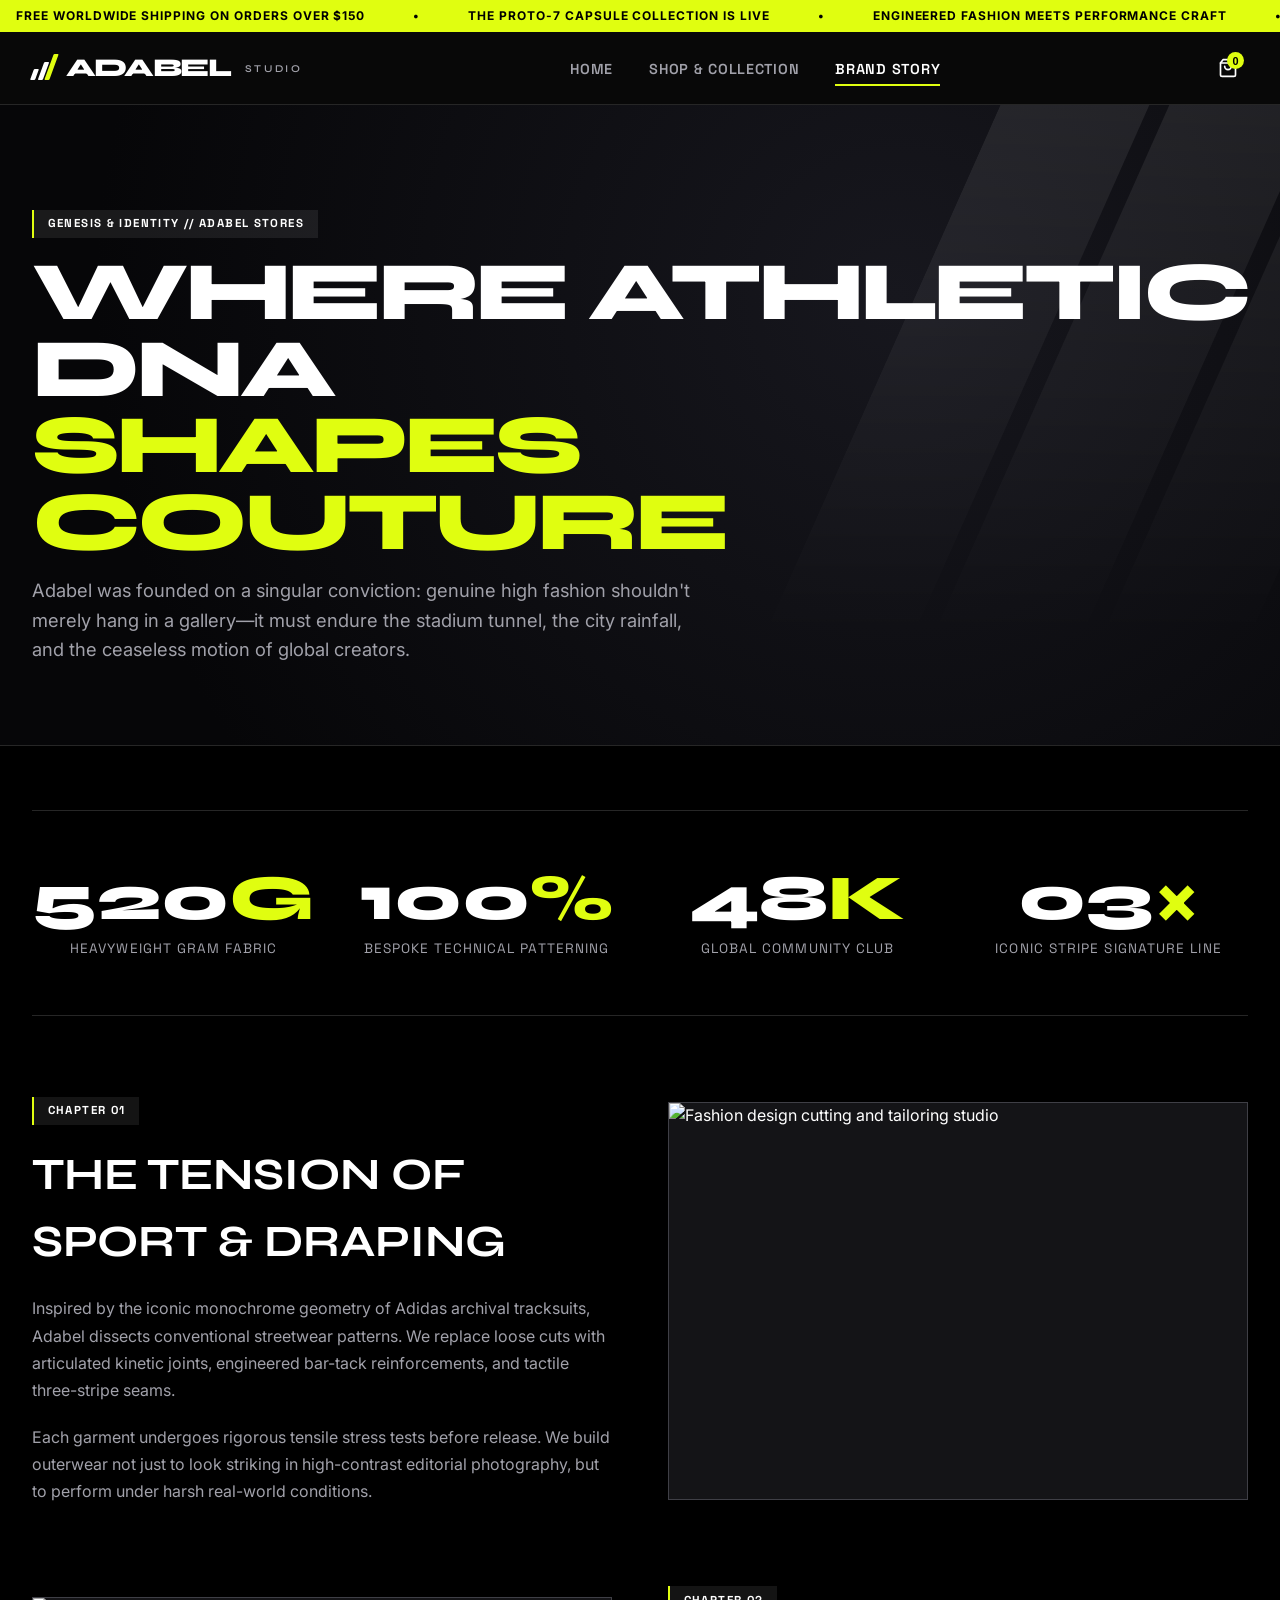
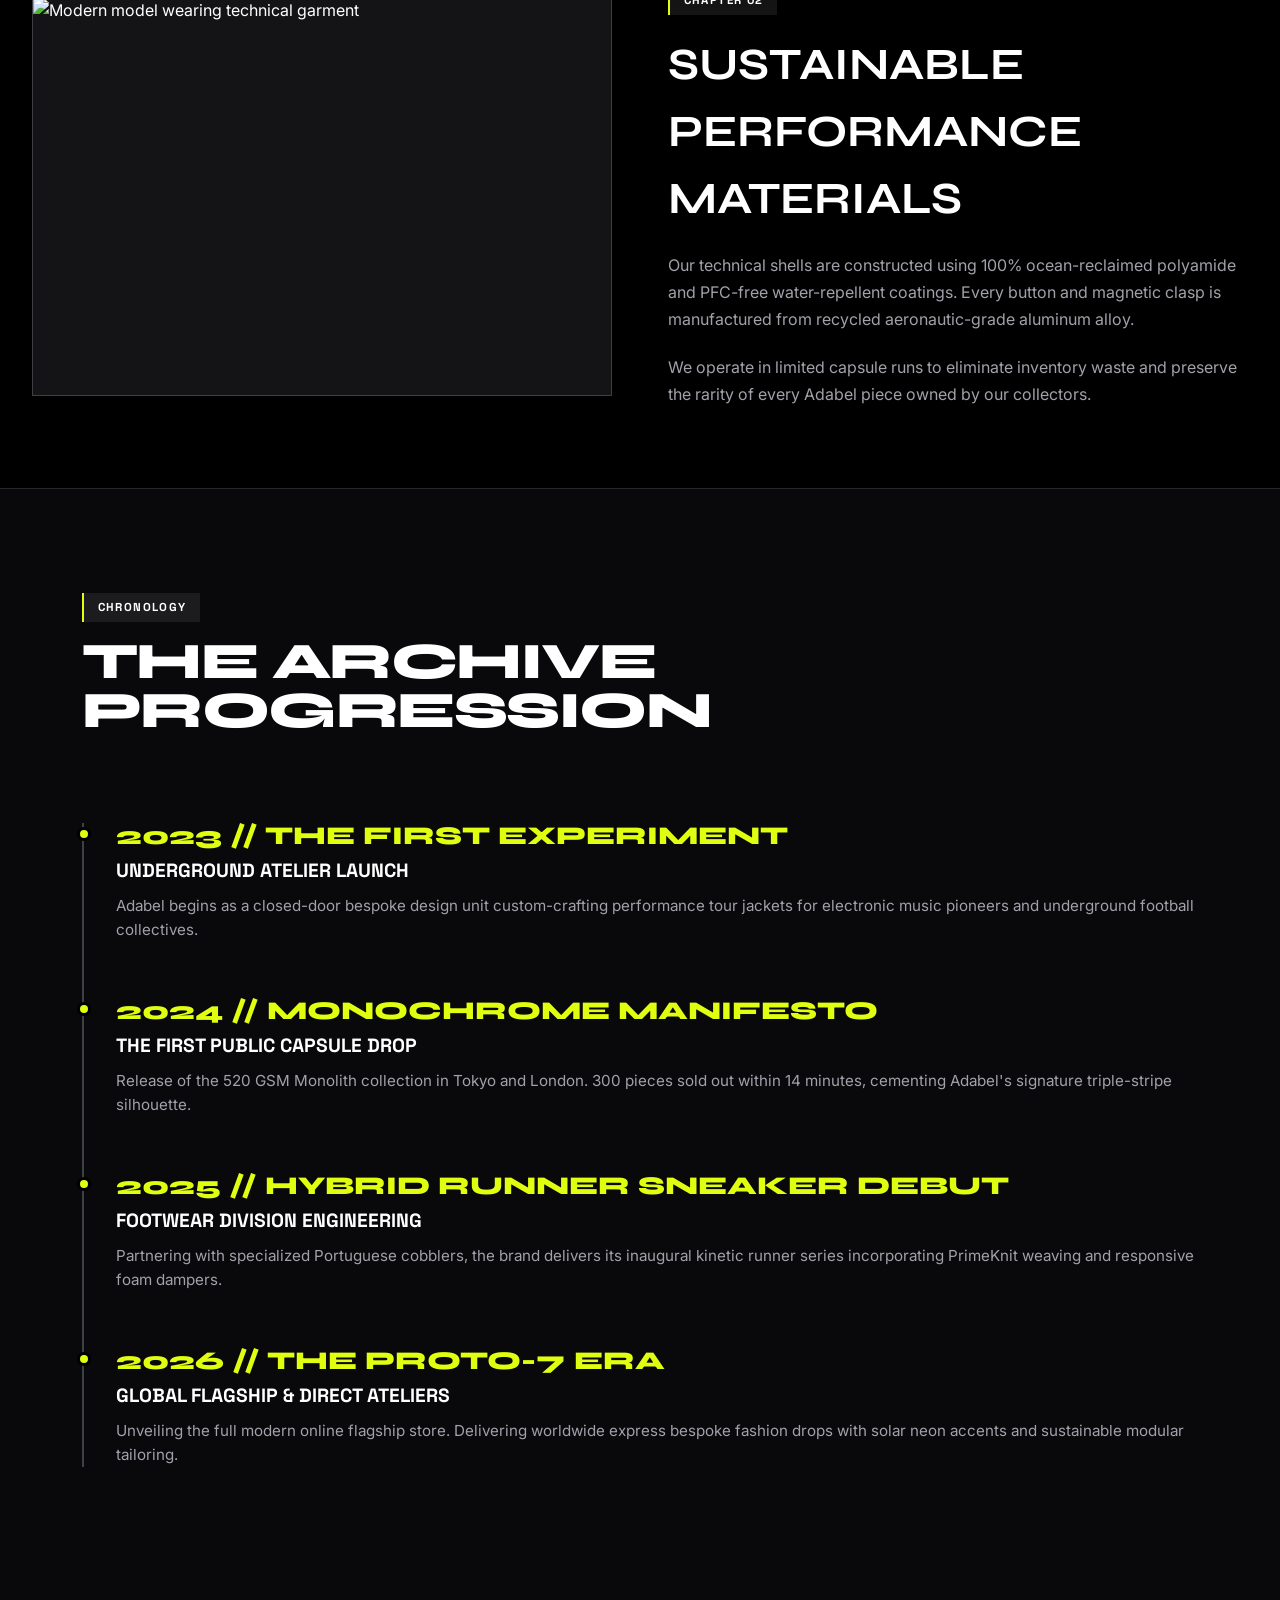
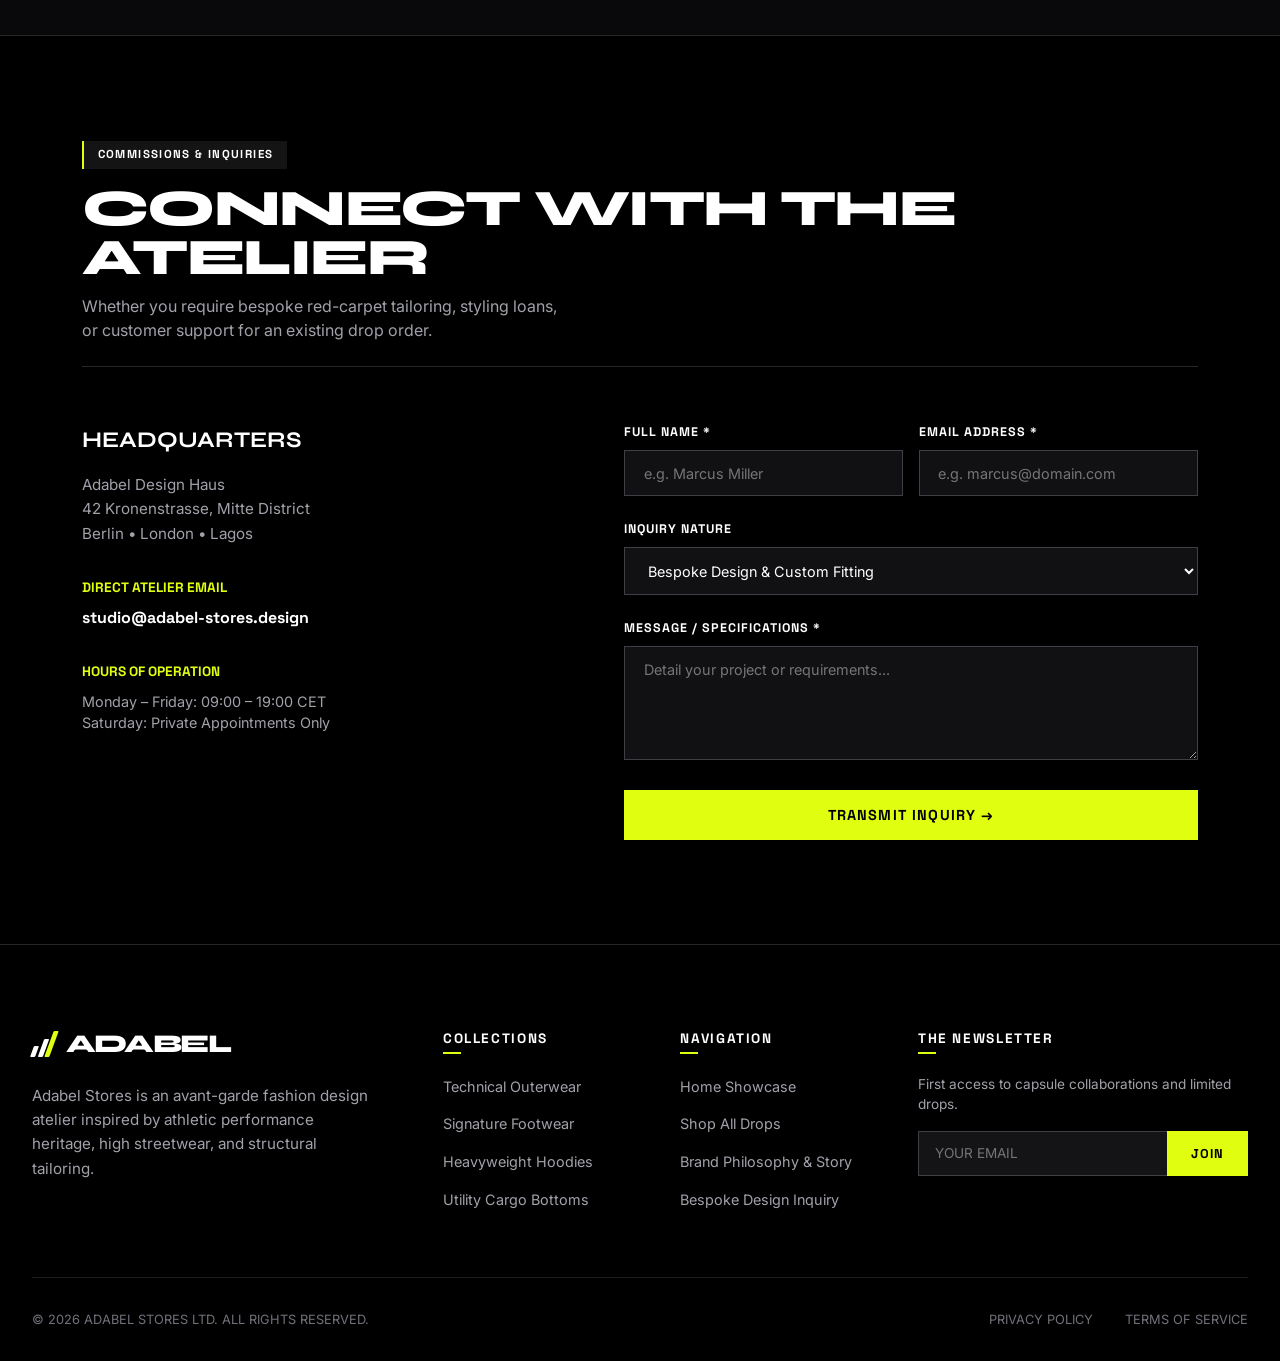
==== about.html @ a63ca1b2 "first commit" ====
<!DOCTYPE html>
<html lang="en">
<head>
  <meta charset="UTF-8">
  <meta name="viewport" content="width=device-width, initial-scale=1.0">
  <title>BRAND STORY &amp; ATELIER &mdash; ADABEL STORES</title>
  <meta name="description" content="Discover the origins, athletic fashion ethos, and bespoke craftsmanship of Adabel Stores. Engineered silhouettes meets relentless cultural attitude.">
  <link rel="stylesheet" href="style.css">
  <style>
    /* About Page Custom Layouts */
    .story-hero {
      position: relative;
      padding: 6.5rem 0 5rem;
      background: radial-gradient(circle at 70% 30%, #17171e 0%, #060608 80%);
      border-bottom: 1px solid var(--border-subtle);
      overflow: hidden;
    }

    .timeline-wrap {
      position: relative;
      margin: 4rem 0;
      padding-left: 2rem;
      border-left: 2px solid var(--border-bold);
    }

    .timeline-node {
      position: relative;
      margin-bottom: 3.5rem;
    }

    .timeline-node::before {
      content: '';
      position: absolute;
      left: -2.45rem;
      top: 0.25rem;
      width: 14px;
      height: 14px;
      background: var(--accent-electric);
      border: 3px solid #000;
      border-radius: 50%;
    }

    .timeline-year {
      font-family: var(--font-display);
      font-size: 1.6rem;
      font-weight: 900;
      color: var(--accent-electric);
      line-height: 1;
      margin-bottom: 0.5rem;
    }

    .craft-grid {
      display: grid;
      grid-template-columns: 1fr 1fr;
      gap: 3.5rem;
      align-items: center;
      margin: 5rem 0;
    }

    .craft-grid.reverse {
      direction: rtl;
    }

    .craft-grid.reverse > * {
      direction: ltr;
    }

    .craft-image-frame {
      position: relative;
      overflow: hidden;
      border: 1px solid var(--border-bold);
      aspect-ratio: 16 / 11;
      background: #141417;
    }

    .craft-image-frame img {
      width: 100%;
      height: 100%;
      object-fit: cover;
      filter: contrast(1.1);
      transition: transform 0.6s ease;
    }

    .craft-image-frame:hover img {
      transform: scale(1.05);
    }

    .stat-counter-grid {
      display: grid;
      grid-template-columns: repeat(4, 1fr);
      gap: 2rem;
      padding: 3.5rem 0;
      border-top: 1px solid var(--border-subtle);
      border-bottom: 1px solid var(--border-subtle);
      margin: 4rem 0;
    }

    .stat-counter-item {
      text-align: center;
    }

    .stat-counter-number {
      font-family: var(--font-display);
      font-size: clamp(2.5rem, 5vw, 4rem);
      font-weight: 900;
      color: var(--text-primary);
      line-height: 1;
      margin-bottom: 0.5rem;
    }

    .stat-counter-number span {
      color: var(--accent-electric);
    }

    .stat-counter-label {
      font-family: var(--font-sub);
      font-size: 0.85rem;
      text-transform: uppercase;
      letter-spacing: 0.08em;
      color: var(--text-secondary);
    }

    .contact-form-grid {
      display: grid;
      grid-template-columns: 1fr 1.2fr;
      gap: 4rem;
      margin-top: 3rem;
    }

    .form-group {
      margin-bottom: 1.5rem;
    }

    .form-label {
      display: block;
      font-family: var(--font-sub);
      font-size: 0.78rem;
      font-weight: 700;
      text-transform: uppercase;
      letter-spacing: 0.08em;
      margin-bottom: 0.5rem;
      color: #ffffff;
    }

    .form-input,
    .form-textarea {
      width: 100%;
      background: #111114;
      border: 1px solid var(--border-bold);
      padding: 0.85rem 1.15rem;
      color: #ffffff;
      font-family: var(--font-body);
      font-size: 0.9rem;
      outline: none;
      transition: border-color var(--transition-fast);
    }

    .form-input:focus,
    .form-textarea:focus {
      border-color: var(--accent-electric);
    }

    @media (max-width: 900px) {
      .craft-grid {
        grid-template-columns: 1fr;
        gap: 2rem;
      }
      .craft-grid.reverse {
        direction: ltr;
      }
      .stat-counter-grid {
        grid-template-columns: 1fr 1fr;
        gap: 2rem;
      }
      .contact-form-grid {
        grid-template-columns: 1fr;
        gap: 2.5rem;
      }
    }
  </style>
</head>
<body>

  <!-- Top Announcement Bar -->
  <div class="top-ticker" aria-label="Announcement">
    <div class="ticker-content">
      <span>FREE WORLDWIDE SHIPPING ON ORDERS OVER $150</span>
      <span>&bull;</span>
      <span>THE PROTO-7 CAPSULE COLLECTION IS LIVE</span>
      <span>&bull;</span>
      <span>ENGINEERED FASHION MEETS PERFORMANCE CRAFT</span>
      <span>&bull;</span>
      <span>JOIN ADABEL CLUB FOR 15% OFF YOUR FIRST DROP</span>
      <span>&bull;</span>
      <span>FREE WORLDWIDE SHIPPING ON ORDERS OVER $150</span>
      <span>&bull;</span>
      <span>THE PROTO-7 CAPSULE COLLECTION IS LIVE</span>
    </div>
  </div>

  <!-- Header Navigation -->
  <header class="main-header">
    <div class="header-container">
      <a href="index.html" class="logo" aria-label="Adabel Stores Home">
        <div class="logo-icon">
          <span class="logo-bar"></span>
          <span class="logo-bar"></span>
          <span class="logo-bar"></span>
        </div>
        <span>ADABEL</span>
        <span class="logo-sub">STUDIO</span>
      </a>

      <nav aria-label="Main Navigation">
        <ul class="nav-links">
          <li><a href="index.html" class="nav-link">Home</a></li>
          <li><a href="catalog.html" class="nav-link">Shop &amp; Collection</a></li>
          <li><a href="about.html" class="nav-link active">Brand Story</a></li>
        </ul>
      </nav>

      <div class="header-actions">
        <button class="icon-btn" onclick="toggleCart()" aria-label="View Shopping Bag">
          <svg width="20" height="20" viewBox="0 0 24 24" fill="none" stroke="currentColor" stroke-width="2" stroke-linecap="round" stroke-linejoin="round">
            <path d="M6 2L3 6v14a2 2 0 0 0 2 2h14a2 2 0 0 0 2-2V6l-3-4z"></path>
            <line x1="3" y1="6" x2="21" y2="6"></line>
            <path d="M16 10a4 4 0 0 1-8 0"></path>
          </svg>
          <span class="cart-badge">0</span>
        </button>
      </div>
    </div>
  </header>

  <main>
    <!-- Brand Story Hero -->
    <section class="story-hero">
      <div class="brand-stripes-diagonal">
        <span></span>
        <span></span>
        <span></span>
      </div>

      <div class="container" style="position: relative; z-index: 2;">
        <span class="badge-tag">GENESIS &amp; IDENTITY // ADABEL STORES</span>
        <h1 class="hero-title" style="margin-bottom: 1rem; font-size: clamp(3rem, 6.5vw, 5.5rem);">
          WHERE ATHLETIC DNA <br>
          <span class="highlight-text">SHAPES COUTURE</span>
        </h1>
        <p style="color: var(--text-secondary); max-width: 680px; font-size: 1.15rem; line-height: 1.6;">
          Adabel was founded on a singular conviction: genuine high fashion shouldn't merely hang in a gallery—it must endure the stadium tunnel, the city rainfall, and the ceaseless motion of global creators.
        </p>
      </div>
    </section>

    <!-- Stat Counter Bar -->
    <section class="container">
      <div class="stat-counter-grid">
        <div class="stat-counter-item">
          <div class="stat-counter-number">520<span>G</span></div>
          <div class="stat-counter-label">Heavyweight Gram Fabric</div>
        </div>
        <div class="stat-counter-item">
          <div class="stat-counter-number">100<span>%</span></div>
          <div class="stat-counter-label">Bespoke Technical Patterning</div>
        </div>
        <div class="stat-counter-item">
          <div class="stat-counter-number">48<span>K</span></div>
          <div class="stat-counter-label">Global Community Club</div>
        </div>
        <div class="stat-counter-item">
          <div class="stat-counter-number">03<span>&times;</span></div>
          <div class="stat-counter-label">Iconic Stripe Signature Line</div>
        </div>
      </div>
    </section>

    <!-- Deep Craftsmanship Showcase -->
    <section class="container">
      
      <!-- Section 1 -->
      <div class="craft-grid">
        <div>
          <span class="badge-tag">CHAPTER 01</span>
          <h2 style="font-family: var(--font-display); font-size: clamp(2rem, 3.5vw, 3rem); text-transform: uppercase; margin-bottom: 1.25rem;">
            THE TENSION OF SPORT &amp; DRAPING
          </h2>
          <p style="color: var(--text-secondary); font-size: 1rem; line-height: 1.7; margin-bottom: 1.25rem;">
            Inspired by the iconic monochrome geometry of Adidas archival tracksuits, Adabel dissects conventional streetwear patterns. We replace loose cuts with articulated kinetic joints, engineered bar-tack reinforcements, and tactile three-stripe seams.
          </p>
          <p style="color: var(--text-secondary); font-size: 1rem; line-height: 1.7;">
            Each garment undergoes rigorous tensile stress tests before release. We build outerwear not just to look striking in high-contrast editorial photography, but to perform under harsh real-world conditions.
          </p>
        </div>
        <div class="craft-image-frame">
          <img src="https://images.unsplash.com/photo-1558769132-cb1aea458c5e?auto=format&fit=crop&w=1200&q=80" alt="Fashion design cutting and tailoring studio">
        </div>
      </div>

      <!-- Section 2 (Reversed) -->
      <div class="craft-grid reverse">
        <div>
          <span class="badge-tag">CHAPTER 02</span>
          <h2 style="font-family: var(--font-display); font-size: clamp(2rem, 3.5vw, 3rem); text-transform: uppercase; margin-bottom: 1.25rem;">
            SUSTAINABLE PERFORMANCE MATERIALS
          </h2>
          <p style="color: var(--text-secondary); font-size: 1rem; line-height: 1.7; margin-bottom: 1.25rem;">
            Our technical shells are constructed using 100% ocean-reclaimed polyamide and PFC-free water-repellent coatings. Every button and magnetic clasp is manufactured from recycled aeronautic-grade aluminum alloy.
          </p>
          <p style="color: var(--text-secondary); font-size: 1rem; line-height: 1.7;">
            We operate in limited capsule runs to eliminate inventory waste and preserve the rarity of every Adabel piece owned by our collectors.
          </p>
        </div>
        <div class="craft-image-frame">
          <img src="https://images.unsplash.com/photo-1539109136881-3be0616acf4b?auto=format&fit=crop&w=1200&q=80" alt="Modern model wearing technical garment">
        </div>
      </div>

    </section>

    <!-- Brand Milestones Timeline -->
    <section class="section" style="background: #09090c; border-top: 1px solid var(--border-subtle); border-bottom: 1px solid var(--border-subtle);">
      <div class="container-narrow">
        <div class="section-head" style="border-bottom: none; margin-bottom: 1rem;">
          <div>
            <div class="badge-tag">CHRONOLOGY</div>
            <h2 class="section-title">THE ARCHIVE PROGRESSION</h2>
          </div>
        </div>

        <div class="timeline-wrap">
          <div class="timeline-node">
            <div class="timeline-year">2023 // THE FIRST EXPERIMENT</div>
            <h3 style="font-family: var(--font-sub); font-size: 1.2rem; margin-bottom: 0.5rem; text-transform: uppercase;">
              Underground Atelier Launch
            </h3>
            <p style="color: var(--text-secondary); font-size: 0.95rem; line-height: 1.6;">
              Adabel begins as a closed-door bespoke design unit custom-crafting performance tour jackets for electronic music pioneers and underground football collectives.
            </p>
          </div>

          <div class="timeline-node">
            <div class="timeline-year">2024 // MONOCHROME MANIFESTO</div>
            <h3 style="font-family: var(--font-sub); font-size: 1.2rem; margin-bottom: 0.5rem; text-transform: uppercase;">
              The First Public Capsule Drop
            </h3>
            <p style="color: var(--text-secondary); font-size: 0.95rem; line-height: 1.6;">
              Release of the 520 GSM Monolith collection in Tokyo and London. 300 pieces sold out within 14 minutes, cementing Adabel's signature triple-stripe silhouette.
            </p>
          </div>

          <div class="timeline-node">
            <div class="timeline-year">2025 // HYBRID RUNNER SNEAKER DEBUT</div>
            <h3 style="font-family: var(--font-sub); font-size: 1.2rem; margin-bottom: 0.5rem; text-transform: uppercase;">
              Footwear Division Engineering
            </h3>
            <p style="color: var(--text-secondary); font-size: 0.95rem; line-height: 1.6;">
              Partnering with specialized Portuguese cobblers, the brand delivers its inaugural kinetic runner series incorporating PrimeKnit weaving and responsive foam dampers.
            </p>
          </div>

          <div class="timeline-node" style="margin-bottom: 0;">
            <div class="timeline-year">2026 // THE PROTO-7 ERA</div>
            <h3 style="font-family: var(--font-sub); font-size: 1.2rem; margin-bottom: 0.5rem; text-transform: uppercase;">
              Global Flagship &amp; Direct Ateliers
            </h3>
            <p style="color: var(--text-secondary); font-size: 0.95rem; line-height: 1.6;">
              Unveiling the full modern online flagship store. Delivering worldwide express bespoke fashion drops with solar neon accents and sustainable modular tailoring.
            </p>
          </div>
        </div>
      </div>
    </section>

    <!-- Bespoke Inquiry & Contact Section -->
    <section class="section" id="contact-form">
      <div class="container-narrow">
        <div class="section-head">
          <div>
            <div class="badge-tag">COMMISSIONS &amp; INQUIRIES</div>
            <h2 class="section-title">CONNECT WITH THE ATELIER</h2>
            <p class="section-subtitle">
              Whether you require bespoke red-carpet tailoring, styling loans, or customer support for an existing drop order.
            </p>
          </div>
        </div>

        <div class="contact-form-grid">
          <div>
            <h3 style="font-family: var(--font-display); font-size: 1.4rem; text-transform: uppercase; margin-bottom: 1rem;">
              HEADQUARTERS
            </h3>
            <p style="color: var(--text-secondary); font-size: 0.95rem; line-height: 1.6; margin-bottom: 2rem;">
              Adabel Design Haus<br>
              42 Kronenstrasse, Mitte District<br>
              Berlin &bull; London &bull; Lagos
            </p>

            <h4 style="font-family: var(--font-sub); font-size: 0.85rem; text-transform: uppercase; color: var(--accent-electric); margin-bottom: 0.5rem;">
              DIRECT ATELIER EMAIL
            </h4>
            <p style="color: #ffffff; font-family: var(--font-sub); font-weight: 700; margin-bottom: 2rem;">
              studio@adabel-stores.design
            </p>

            <h4 style="font-family: var(--font-sub); font-size: 0.85rem; text-transform: uppercase; color: var(--accent-electric); margin-bottom: 0.5rem;">
              HOURS OF OPERATION
            </h4>
            <p style="color: var(--text-secondary); font-size: 0.9rem;">
              Monday &ndash; Friday: 09:00 &ndash; 19:00 CET<br>
              Saturday: Private Appointments Only
            </p>
          </div>

          <form id="atelier-inquiry-form" onsubmit="event.preventDefault(); showToast('Inquiry submitted to the Adabel Atelier. We will reply within 24h.'); this.reset();">
            <div style="display: grid; grid-template-columns: 1fr 1fr; gap: 1rem;">
              <div class="form-group">
                <label class="form-label" for="inq-name">Full Name *</label>
                <input type="text" id="inq-name" required class="form-input" placeholder="e.g. Marcus Miller">
              </div>
              <div class="form-group">
                <label class="form-label" for="inq-email">Email Address *</label>
                <input type="email" id="inq-email" required class="form-input" placeholder="e.g. marcus@domain.com">
              </div>
            </div>

            <div class="form-group">
              <label class="form-label" for="inq-subject">Inquiry Nature</label>
              <select id="inq-subject" class="form-input" style="cursor: pointer;">
                <option value="bespoke">Bespoke Design &amp; Custom Fitting</option>
                <option value="order">Order &amp; Capsule Drop Support</option>
                <option value="press">Editorial Press &amp; Styling Loan</option>
                <option value="retail">Wholesale &amp; Retail Partnership</option>
              </select>
            </div>

            <div class="form-group">
              <label class="form-label" for="inq-message">Message / Specifications *</label>
              <textarea id="inq-message" rows="5" required class="form-textarea" placeholder="Detail your project or requirements..."></textarea>
            </div>

            <button type="submit" class="btn btn-accent" style="width: 100%;">
              TRANSMIT INQUIRY &rarr;
            </button>
          </form>
        </div>
      </div>
    </section>

  </main>

  <!-- Global Footer -->
  <footer class="main-footer">
    <div class="container">
      <div class="footer-grid">
        <div>
          <a href="index.html" class="logo" style="margin-bottom: 1rem;">
            <div class="logo-icon">
              <span class="logo-bar"></span>
              <span class="logo-bar"></span>
              <span class="logo-bar"></span>
            </div>
            <span>ADABEL</span>
          </a>
          <p class="footer-brand-desc">
            Adabel Stores is an avant-garde fashion design atelier inspired by athletic performance heritage, high streetwear, and structural tailoring.
          </p>
        </div>

        <div>
          <h4 class="footer-col-title">COLLECTIONS</h4>
          <ul class="footer-links">
            <li><a href="catalog.html?cat=Outerwear" class="footer-link">Technical Outerwear</a></li>
            <li><a href="catalog.html?cat=Footwear" class="footer-link">Signature Footwear</a></li>
            <li><a href="catalog.html?cat=Sweatshirts" class="footer-link">Heavyweight Hoodies</a></li>
            <li><a href="catalog.html?cat=Bottoms" class="footer-link">Utility Cargo Bottoms</a></li>
          </ul>
        </div>

        <div>
          <h4 class="footer-col-title">NAVIGATION</h4>
          <ul class="footer-links">
            <li><a href="index.html" class="footer-link">Home Showcase</a></li>
            <li><a href="catalog.html" class="footer-link">Shop All Drops</a></li>
            <li><a href="about.html" class="footer-link">Brand Philosophy &amp; Story</a></li>
            <li><a href="about.html#contact-form" class="footer-link">Bespoke Design Inquiry</a></li>
          </ul>
        </div>

        <div>
          <h4 class="footer-col-title">THE NEWSLETTER</h4>
          <p style="font-size: 0.85rem; color: var(--text-secondary); margin-bottom: 1rem;">
            First access to capsule collaborations and limited drops.
          </p>
          <form class="newsletter-form">
            <input type="email" placeholder="YOUR EMAIL" required class="newsletter-input" aria-label="Footer newsletter email">
            <button type="submit" class="newsletter-btn">JOIN</button>
          </form>
        </div>
      </div>

      <div class="footer-bottom">
        <div>&copy; 2026 ADABEL STORES LTD. ALL RIGHTS RESERVED.</div>
        <div style="display: flex; gap: 2rem;">
          <a href="#" style="color: var(--text-muted); text-decoration: none;">PRIVACY POLICY</a>
          <a href="#" style="color: var(--text-muted); text-decoration: none;">TERMS OF SERVICE</a>
        </div>
      </div>
    </div>
  </footer>

  <!-- Cart Drawer Overlay -->
  <div class="cart-drawer-overlay" id="cart-drawer-overlay" onclick="if(event.target === this) toggleCart(false)">
    <div class="cart-drawer">
      <div class="cart-drawer-header">
        <div class="cart-drawer-title">
          <span>SHOPPING BAG</span>
          <span class="brand-stripes-mini" style="margin-left: 8px;"><span></span><span></span><span></span></span>
        </div>
        <button class="icon-btn" onclick="toggleCart(false)" aria-label="Close cart">&times;</button>
      </div>

      <div class="cart-items-list" id="cart-items-list">
        <!-- Injected via JavaScript -->
      </div>

      <div class="cart-drawer-footer">
        <div class="cart-subtotal-row">
          <span>SUBTOTAL</span>
          <span class="cart-subtotal-val" id="cart-subtotal-val">$0.00</span>
        </div>
        <button class="btn btn-accent" style="width: 100%; margin-bottom: 0.75rem;" onclick="showToast('Proceeding to checkout...'); toggleCart(false);">
          CHECKOUT NOW &rarr;
        </button>
        <p style="font-size: 0.7rem; color: var(--text-muted); text-align: center;">
          Complimentary carbon-neutral express shipping on this order.
        </p>
      </div>
    </div>
  </div>

  <script src="main.js"></script>
</body>
</html>
---- style.css ----
/* ==========================================================================
   ADABEL STORES - DESIGN SYSTEM (ADIDAS-INSPIRED AESTHETIC)
   Clean, architectural, monochrome dominant, bold typography, sharp accents
   ========================================================================== */

@import url('https://fonts.googleapis.com/css2?family=Syne:wght@700;800;900&family=Space+Grotesk:wght@400;500;600;700&family=Inter:wght@300;400;500;600;700&display=swap');

:root {
  --font-display: 'Syne', -apple-system, BlinkMacSystemFont, sans-serif;
  --font-sub: 'Space Grotesk', -apple-system, BlinkMacSystemFont, sans-serif;
  --font-body: 'Inter', -apple-system, BlinkMacSystemFont, sans-serif;

  /* Palette */
  --bg-dark: #000000;
  --bg-primary: #0a0a0a;
  --bg-surface: #121212;
  --bg-card: #171717;
  --bg-elevated: #1e1e1e;
  
  --border-subtle: #262626;
  --border-bold: #3f3f46;
  --border-light: #e5e5e5;

  --text-primary: #ffffff;
  --text-secondary: #a1a1aa;
  --text-muted: #71717a;

  /* Accent: Electric performance neon lime / solar flare - signature adidas style accent */
  --accent-electric: #e0fe10;
  --accent-electric-glow: rgba(224, 254, 16, 0.35);
  --accent-cyan: #00f2fe;
  --accent-white: #ffffff;

  --adidas-stripe: rgba(255, 255, 255, 0.12);
  --transition-fast: 0.18s cubic-bezier(0.16, 1, 0.3, 1);
  --transition-smooth: 0.35s cubic-bezier(0.16, 1, 0.3, 1);
  --transition-bounce: 0.5s cubic-bezier(0.34, 1.56, 0.64, 1);
}

*, *::before, *::after {
  box-sizing: border-box;
  margin: 0;
  padding: 0;
}

html {
  scroll-behavior: smooth;
  font-size: 16px;
  background-color: var(--bg-dark);
  color: var(--text-primary);
  font-family: var(--font-body);
  -webkit-font-smoothing: antialiased;
}

body {
  overflow-x: hidden;
  min-height: 100vh;
  display: flex;
  flex-direction: column;
  background: var(--bg-dark);
  line-height: 1.5;
}

/* Custom Scrollbar */
::-webkit-scrollbar {
  width: 6px;
}
::-webkit-scrollbar-track {
  background: #09090b;
}
::-webkit-scrollbar-thumb {
  background: #27272a;
}
::-webkit-scrollbar-thumb:hover {
  background: var(--accent-electric);
}

/* Selection */
::selection {
  background: var(--accent-electric);
  color: #000000;
}

/* Typography Helpers */
.font-display {
  font-family: var(--font-display);
  letter-spacing: -0.04em;
  text-transform: uppercase;
}

.font-sub {
  font-family: var(--font-sub);
  letter-spacing: -0.01em;
}

/* Three Stripes Brand Motif Graphic (Adidas signature hommage) */
.brand-stripes-diagonal {
  position: absolute;
  top: 0;
  right: -5%;
  height: 100%;
  width: 38%;
  pointer-events: none;
  opacity: 0.08;
  display: flex;
  gap: 20px;
  transform: skewX(-24deg);
  overflow: hidden;
  z-index: 0;
}
.brand-stripes-diagonal span {
  flex: 1;
  background: linear-gradient(180deg, #ffffff 0%, transparent 85%);
}

.brand-stripes-mini {
  display: inline-flex;
  gap: 3px;
  height: 12px;
  transform: skewX(-20deg);
  vertical-align: middle;
}
.brand-stripes-mini span {
  width: 3px;
  height: 100%;
  background: var(--accent-electric);
}

/* Top Ticker Bar */
.top-ticker {
  background: var(--accent-electric);
  color: #000000;
  font-size: 0.75rem;
  font-weight: 700;
  letter-spacing: 0.08em;
  text-transform: uppercase;
  padding: 0.45rem 1rem;
  overflow: hidden;
  white-space: nowrap;
  display: flex;
  position: relative;
  z-index: 50;
}
.ticker-content {
  display: inline-flex;
  gap: 3rem;
  animation: tickerScroll 24s linear infinite;
}
@keyframes tickerScroll {
  0% { transform: translateX(0); }
  100% { transform: translateX(-50%); }
}

/* Navigation Header */
.main-header {
  position: sticky;
  top: 0;
  width: 100%;
  z-index: 1000;
  background: rgba(10, 10, 10, 0.88);
  backdrop-filter: blur(16px);
  -webkit-backdrop-filter: blur(16px);
  border-bottom: 1px solid var(--border-subtle);
  transition: transform 0.3s ease, background 0.3s ease;
}

.header-container {
  max-width: 1540px;
  margin: 0 auto;
  padding: 1rem 2rem;
  display: flex;
  align-items: center;
  justify-content: space-between;
}

/* Brand Logo */
.logo {
  display: flex;
  align-items: center;
  gap: 0.75rem;
  text-decoration: none;
  color: var(--text-primary);
  font-family: var(--font-display);
  font-weight: 900;
  font-size: 1.6rem;
  letter-spacing: -0.05em;
  text-transform: uppercase;
  position: relative;
}
.logo-icon {
  display: flex;
  align-items: flex-end;
  gap: 4px;
  height: 24px;
}
.logo-bar {
  background: var(--text-primary);
  width: 4.5px;
  transform: skewX(-20deg);
  border-radius: 1px;
  transition: var(--transition-fast);
}
.logo-bar:nth-child(1) { height: 11px; }
.logo-bar:nth-child(2) { height: 18px; }
.logo-bar:nth-child(3) { height: 26px; background: var(--accent-electric); }

.logo:hover .logo-bar:nth-child(1) { height: 26px; }
.logo:hover .logo-bar:nth-child(2) { height: 20px; }
.logo:hover .logo-bar:nth-child(3) { height: 12px; }

.logo-sub {
  font-size: 0.65rem;
  letter-spacing: 0.25em;
  color: var(--text-secondary);
  margin-left: 2px;
  font-weight: 600;
}

/* Nav Links */
.nav-links {
  display: flex;
  gap: 2.25rem;
  list-style: none;
  align-items: center;
}
.nav-link {
  font-family: var(--font-sub);
  text-decoration: none;
  color: var(--text-secondary);
  font-size: 0.9rem;
  font-weight: 600;
  letter-spacing: 0.05em;
  text-transform: uppercase;
  position: relative;
  padding: 0.35rem 0;
  transition: color var(--transition-fast);
}
.nav-link:hover,
.nav-link.active {
  color: var(--text-primary);
}
.nav-link::after {
  content: '';
  position: absolute;
  bottom: -2px;
  left: 0;
  width: 0%;
  height: 2px;
  background: var(--accent-electric);
  transition: width var(--transition-smooth);
}
.nav-link:hover::after,
.nav-link.active::after {
  width: 100%;
}

/* Header Action Icons */
.header-actions {
  display: flex;
  align-items: center;
  gap: 1.25rem;
}
.icon-btn {
  background: transparent;
  border: none;
  color: var(--text-primary);
  font-size: 1.15rem;
  cursor: pointer;
  position: relative;
  display: flex;
  align-items: center;
  justify-content: center;
  width: 40px;
  height: 40px;
  border-radius: 50%;
  transition: background var(--transition-fast), transform var(--transition-fast);
}
.icon-btn:hover {
  background: var(--bg-surface);
  transform: translateY(-2px);
}
.cart-badge {
  position: absolute;
  top: 4px;
  right: 4px;
  background: var(--accent-electric);
  color: #000000;
  font-size: 0.68rem;
  font-weight: 800;
  width: 17px;
  height: 17px;
  border-radius: 50%;
  display: flex;
  align-items: center;
  justify-content: center;
}

/* Mobile Nav Toggle */
.mobile-toggle {
  display: none;
  background: transparent;
  border: none;
  color: var(--text-primary);
  font-size: 1.5rem;
  cursor: pointer;
}

/* Buttons */
.btn {
  display: inline-flex;
  align-items: center;
  justify-content: center;
  gap: 0.65rem;
  font-family: var(--font-sub);
  font-size: 0.9rem;
  font-weight: 700;
  letter-spacing: 0.08em;
  text-transform: uppercase;
  padding: 0.95rem 2rem;
  border: 1px solid transparent;
  cursor: pointer;
  text-decoration: none;
  transition: all var(--transition-fast);
  position: relative;
  overflow: hidden;
}

.btn-primary {
  background: #ffffff;
  color: #000000;
}
.btn-primary:hover {
  background: var(--accent-electric);
  color: #000000;
  transform: translate(-3px, -3px);
  box-shadow: 4px 4px 0px rgba(255, 255, 255, 0.25);
}

.btn-accent {
  background: var(--accent-electric);
  color: #000000;
}
.btn-accent:hover {
  background: #ffffff;
  color: #000000;
  transform: translate(-3px, -3px);
  box-shadow: 4px 4px 0px var(--accent-electric);
}

.btn-outline {
  background: transparent;
  border-color: #ffffff;
  color: #ffffff;
}
.btn-outline:hover {
  background: #ffffff;
  color: #000000;
  transform: translate(-3px, -3px);
  box-shadow: 4px 4px 0px rgba(224, 254, 16, 0.4);
}

.btn-ghost {
  background: transparent;
  color: var(--text-primary);
  padding: 0.75rem 1.25rem;
  border: 1px solid var(--border-subtle);
}
.btn-ghost:hover {
  border-color: var(--accent-electric);
  color: var(--accent-electric);
}

/* Containers */
.container {
  max-width: 1540px;
  margin: 0 auto;
  padding: 0 2rem;
}

.container-narrow {
  max-width: 1180px;
  margin: 0 auto;
  padding: 0 2rem;
}

/* Sections */
.section {
  padding: 6.5rem 0;
  position: relative;
}

.section-head {
  display: flex;
  align-items: flex-end;
  justify-content: space-between;
  margin-bottom: 3.5rem;
  border-bottom: 1px solid var(--border-subtle);
  padding-bottom: 1.5rem;
  gap: 2rem;
  flex-wrap: wrap;
}

.section-title {
  font-family: var(--font-display);
  font-size: clamp(2rem, 4vw, 3.5rem);
  font-weight: 900;
  text-transform: uppercase;
  line-height: 0.95;
  letter-spacing: -0.03em;
}

.section-subtitle {
  color: var(--text-secondary);
  font-size: 1rem;
  max-width: 480px;
  margin-top: 0.75rem;
}

.badge-tag {
  display: inline-flex;
  align-items: center;
  gap: 0.5rem;
  padding: 0.35rem 0.85rem;
  background: rgba(255, 255, 255, 0.08);
  font-family: var(--font-sub);
  font-size: 0.72rem;
  font-weight: 700;
  letter-spacing: 0.12em;
  text-transform: uppercase;
  color: var(--text-primary);
  margin-bottom: 1rem;
  border-left: 2px solid var(--accent-electric);
}

/* Hero Section */
.hero {
  position: relative;
  min-height: calc(100vh - 110px);
  display: flex;
  align-items: center;
  background: radial-gradient(circle at 75% 45%, #18181b 0%, #050505 70%);
  overflow: hidden;
  padding: 3rem 0;
}

.hero-grid {
  display: grid;
  grid-template-columns: 1.15fr 0.85fr;
  align-items: center;
  gap: 4rem;
  position: relative;
  z-index: 2;
}

.hero-tag {
  display: inline-flex;
  align-items: center;
  gap: 0.5rem;
  padding: 0.4rem 0.9rem;
  background: #141416;
  border: 1px solid var(--border-bold);
  font-family: var(--font-sub);
  font-size: 0.75rem;
  font-weight: 700;
  letter-spacing: 0.14em;
  text-transform: uppercase;
  color: var(--accent-electric);
  margin-bottom: 1.5rem;
}

.hero-title {
  font-family: var(--font-display);
  font-size: clamp(3.2rem, 7vw, 6.8rem);
  font-weight: 900;
  line-height: 0.92;
  text-transform: uppercase;
  letter-spacing: -0.05em;
  margin-bottom: 1.75rem;
}

.hero-title .outline-text {
  color: transparent;
  -webkit-text-stroke: 1.5px #ffffff;
  display: block;
}

.hero-title .highlight-text {
  color: var(--accent-electric);
  display: inline-block;
  position: relative;
}

.hero-desc {
  font-size: 1.15rem;
  color: var(--text-secondary);
  max-width: 540px;
  margin-bottom: 2.5rem;
  line-height: 1.6;
}

.hero-actions {
  display: flex;
  gap: 1.25rem;
  flex-wrap: wrap;
}

.hero-visual {
  position: relative;
  display: flex;
  justify-content: center;
  align-items: center;
}

.hero-poster-card {
  position: relative;
  width: 100%;
  max-width: 520px;
  height: 640px;
  background: #18181b;
  overflow: hidden;
  border: 1px solid var(--border-bold);
  box-shadow: 0 35px 80px rgba(0, 0, 0, 0.8);
}

.hero-poster-card img {
  width: 100%;
  height: 100%;
  object-fit: cover;
  filter: contrast(1.1) brightness(0.95);
  transition: transform 0.8s cubic-bezier(0.16, 1, 0.3, 1);
}

.hero-poster-card:hover img {
  transform: scale(1.06);
}

.hero-poster-overlay {
  position: absolute;
  inset: 0;
  background: linear-gradient(180deg, rgba(0,0,0,0.1) 0%, rgba(0,0,0,0.7) 100%);
  display: flex;
  flex-direction: column;
  justify-content: space-between;
  padding: 2rem;
  pointer-events: none;
}

.hero-floating-badge {
  position: absolute;
  bottom: -20px;
  left: -20px;
  background: #000000;
  border: 1px solid var(--border-bold);
  padding: 1.25rem 1.75rem;
  z-index: 5;
  box-shadow: 0 20px 40px rgba(0, 0, 0, 0.6);
}

.hero-floating-badge .badge-val {
  font-family: var(--font-display);
  font-size: 2.2rem;
  font-weight: 900;
  color: var(--accent-electric);
  line-height: 1;
}

.hero-floating-badge .badge-label {
  font-family: var(--font-sub);
  font-size: 0.75rem;
  color: var(--text-secondary);
  text-transform: uppercase;
  letter-spacing: 0.08em;
  margin-top: 0.25rem;
}

/* Product Cards */
.products-grid {
  display: grid;
  grid-template-columns: repeat(auto-fill, minmax(320px, 1fr));
  gap: 2rem;
}

.product-card {
  background: var(--bg-card);
  border: 1px solid var(--border-subtle);
  position: relative;
  display: flex;
  flex-direction: column;
  transition: transform var(--transition-smooth), border-color var(--transition-smooth), box-shadow var(--transition-smooth);
  overflow: hidden;
}

.product-card:hover {
  transform: translateY(-8px);
  border-color: var(--border-bold);
  box-shadow: 0 20px 40px rgba(0, 0, 0, 0.5);
}

.product-img-wrap {
  position: relative;
  width: 100%;
  aspect-ratio: 4 / 4.8;
  background: #111113;
  overflow: hidden;
}

.product-img-wrap img {
  width: 100%;
  height: 100%;
  object-fit: cover;
  transition: transform 0.6s cubic-bezier(0.16, 1, 0.3, 1);
}

.product-card:hover .product-img-wrap img {
  transform: scale(1.08);
}

.product-tag {
  position: absolute;
  top: 1rem;
  left: 1rem;
  background: #000000;
  color: #ffffff;
  font-family: var(--font-sub);
  font-size: 0.68rem;
  font-weight: 700;
  letter-spacing: 0.1em;
  text-transform: uppercase;
  padding: 0.3rem 0.65rem;
  border-left: 2px solid var(--accent-electric);
  z-index: 2;
}

.product-tag.new {
  background: var(--accent-electric);
  color: #000000;
  border: none;
  font-weight: 800;
}

.product-favorite {
  position: absolute;
  top: 1rem;
  right: 1rem;
  width: 36px;
  height: 36px;
  border-radius: 50%;
  background: rgba(0, 0, 0, 0.65);
  backdrop-filter: blur(8px);
  border: 1px solid rgba(255, 255, 255, 0.1);
  color: #ffffff;
  display: flex;
  align-items: center;
  justify-content: center;
  cursor: pointer;
  z-index: 2;
  transition: var(--transition-fast);
}

.product-favorite:hover,
.product-favorite.active {
  background: #ffffff;
  color: #000000;
}

.product-details {
  padding: 1.5rem;
  display: flex;
  flex-direction: column;
  flex: 1;
}

.product-category {
  font-family: var(--font-sub);
  font-size: 0.72rem;
  color: var(--text-muted);
  letter-spacing: 0.1em;
  text-transform: uppercase;
  margin-bottom: 0.4rem;
}

.product-title {
  font-family: var(--font-sub);
  font-size: 1.15rem;
  font-weight: 700;
  color: var(--text-primary);
  margin-bottom: 0.65rem;
  text-transform: uppercase;
  letter-spacing: -0.01em;
}

.product-desc {
  font-size: 0.85rem;
  color: var(--text-secondary);
  line-height: 1.5;
  margin-bottom: 1.25rem;
  display: -webkit-box;
  -webkit-line-clamp: 2;
  -webkit-box-orient: vertical;
  overflow: hidden;
}

.product-price-row {
  display: flex;
  align-items: baseline;
  justify-content: space-between;
  margin-top: auto;
  padding-top: 1rem;
  border-top: 1px solid var(--border-subtle);
}

.product-price {
  font-family: var(--font-display);
  font-size: 1.35rem;
  font-weight: 800;
  color: #ffffff;
}

.product-original-price {
  font-size: 0.85rem;
  color: var(--text-muted);
  text-decoration: line-through;
  margin-left: 0.5rem;
}

.product-actions {
  display: grid;
  grid-template-columns: 1fr auto;
  gap: 0.5rem;
  margin-top: 1rem;
}

.btn-add-cart {
  background: #ffffff;
  color: #000000;
  font-family: var(--font-sub);
  font-weight: 700;
  font-size: 0.8rem;
  letter-spacing: 0.08em;
  text-transform: uppercase;
  padding: 0.75rem 1rem;
  border: none;
  cursor: pointer;
  transition: var(--transition-fast);
  display: flex;
  align-items: center;
  justify-content: center;
  gap: 0.5rem;
}

.btn-add-cart:hover {
  background: var(--accent-electric);
}

.btn-quick-view {
  background: var(--bg-surface);
  border: 1px solid var(--border-subtle);
  color: var(--text-primary);
  padding: 0.75rem;
  cursor: pointer;
  display: flex;
  align-items: center;
  justify-content: center;
  transition: var(--transition-fast);
}

.btn-quick-view:hover {
  border-color: #ffffff;
}

/* Feature Showcase / Manifesto Banner */
.manifesto-banner {
  background: #000000;
  border-top: 1px solid var(--border-subtle);
  border-bottom: 1px solid var(--border-subtle);
  padding: 5rem 0;
  position: relative;
  overflow: hidden;
}

.manifesto-grid {
  display: grid;
  grid-template-columns: repeat(3, 1fr);
  gap: 3rem;
  position: relative;
  z-index: 2;
}

.manifesto-item {
  border-left: 2px solid var(--accent-electric);
  padding-left: 1.5rem;
}

.manifesto-num {
  font-family: var(--font-display);
  font-size: 1.5rem;
  color: var(--accent-electric);
  font-weight: 900;
  margin-bottom: 0.5rem;
}

.manifesto-heading {
  font-family: var(--font-sub);
  font-size: 1.2rem;
  font-weight: 700;
  text-transform: uppercase;
  letter-spacing: -0.01em;
  margin-bottom: 0.75rem;
}

.manifesto-text {
  font-size: 0.9rem;
  color: var(--text-secondary);
  line-height: 1.6;
}

/* Lookbook Mosaic (Adidas Originals style) */
.lookbook-grid {
  display: grid;
  grid-template-columns: repeat(12, 1fr);
  grid-template-rows: repeat(2, 380px);
  gap: 1.5rem;
}

.lookbook-card {
  position: relative;
  overflow: hidden;
  background: #141416;
  border: 1px solid var(--border-subtle);
}

.lookbook-card img {
  width: 100%;
  height: 100%;
  object-fit: cover;
  filter: grayscale(20%) contrast(1.1);
  transition: transform 0.7s cubic-bezier(0.16, 1, 0.3, 1), filter 0.5s ease;
}

.lookbook-card:hover img {
  transform: scale(1.05);
  filter: grayscale(0%) contrast(1.1);
}

.lookbook-card.span-7 { grid-column: span 7; }
.lookbook-card.span-5 { grid-column: span 5; }
.lookbook-card.span-4 { grid-column: span 4; }
.lookbook-card.span-8 { grid-column: span 8; }

.lookbook-caption {
  position: absolute;
  bottom: 0;
  left: 0;
  right: 0;
  padding: 2rem;
  background: linear-gradient(180deg, transparent 0%, rgba(0, 0, 0, 0.88) 100%);
  display: flex;
  justify-content: space-between;
  align-items: flex-end;
}

.lookbook-title {
  font-family: var(--font-display);
  font-size: 1.75rem;
  font-weight: 800;
  text-transform: uppercase;
  letter-spacing: -0.02em;
}

/* Footer */
.main-footer {
  background: #000000;
  border-top: 1px solid var(--border-subtle);
  padding: 5rem 0 2rem;
  margin-top: auto;
  position: relative;
}

.footer-grid {
  display: grid;
  grid-template-columns: 2fr 1fr 1fr 1.5fr;
  gap: 4rem;
  margin-bottom: 4rem;
}

.footer-brand-desc {
  color: var(--text-secondary);
  font-size: 0.95rem;
  max-width: 360px;
  margin: 1.25rem 0 2rem;
  line-height: 1.6;
}

.footer-col-title {
  font-family: var(--font-sub);
  font-size: 0.85rem;
  font-weight: 700;
  letter-spacing: 0.12em;
  text-transform: uppercase;
  color: #ffffff;
  margin-bottom: 1.5rem;
  position: relative;
  display: inline-block;
}

.footer-col-title::after {
  content: '';
  position: absolute;
  bottom: -4px;
  left: 0;
  width: 18px;
  height: 2px;
  background: var(--accent-electric);
}

.footer-links {
  list-style: none;
  display: flex;
  flex-direction: column;
  gap: 0.85rem;
}

.footer-link {
  color: var(--text-secondary);
  text-decoration: none;
  font-size: 0.9rem;
  transition: color var(--transition-fast), transform var(--transition-fast);
  display: inline-block;
}

.footer-link:hover {
  color: var(--accent-electric);
  transform: translateX(4px);
}

.newsletter-form {
  display: flex;
  margin-top: 1rem;
}

.newsletter-input {
  background: #141416;
  border: 1px solid var(--border-bold);
  border-right: none;
  padding: 0.85rem 1rem;
  color: #ffffff;
  font-family: var(--font-body);
  font-size: 0.85rem;
  flex: 1;
  outline: none;
}

.newsletter-input:focus {
  border-color: var(--accent-electric);
}

.newsletter-btn {
  background: var(--accent-electric);
  color: #000000;
  font-family: var(--font-sub);
  font-weight: 700;
  font-size: 0.8rem;
  letter-spacing: 0.08em;
  text-transform: uppercase;
  border: none;
  padding: 0 1.5rem;
  cursor: pointer;
  transition: var(--transition-fast);
}

.newsletter-btn:hover {
  background: #ffffff;
}

.footer-bottom {
  display: flex;
  justify-content: space-between;
  align-items: center;
  padding-top: 2rem;
  border-top: 1px solid #1c1c1f;
  color: var(--text-muted);
  font-size: 0.8rem;
  flex-wrap: wrap;
  gap: 1rem;
}

/* Modals & Drawers using native HTML Dialog */
dialog.custom-dialog {
  background: #0d0d0f;
  color: #ffffff;
  border: 1px solid var(--border-bold);
  max-width: 600px;
  width: 90%;
  padding: 2.5rem;
  position: fixed;
  margin: auto;
  box-shadow: 0 25px 70px rgba(0, 0, 0, 0.9);
  z-index: 2000;
}

dialog.custom-dialog::backdrop {
  background: rgba(0, 0, 0, 0.8);
  backdrop-filter: blur(8px);
}

.dialog-close {
  position: absolute;
  top: 1.5rem;
  right: 1.5rem;
  background: transparent;
  border: none;
  color: #ffffff;
  font-size: 1.5rem;
  cursor: pointer;
  width: 36px;
  height: 36px;
  display: flex;
  align-items: center;
  justify-content: center;
}

.dialog-close:hover {
  color: var(--accent-electric);
}

/* Cart Slide Drawer */
.cart-drawer-overlay {
  position: fixed;
  inset: 0;
  background: rgba(0, 0, 0, 0.7);
  backdrop-filter: blur(6px);
  z-index: 2500;
  opacity: 0;
  pointer-events: none;
  transition: opacity 0.3s ease;
}

.cart-drawer-overlay.open {
  opacity: 1;
  pointer-events: auto;
}

.cart-drawer {
  position: fixed;
  top: 0;
  right: 0;
  bottom: 0;
  width: 100%;
  max-width: 440px;
  background: #0c0c0e;
  border-left: 1px solid var(--border-bold);
  z-index: 2600;
  transform: translateX(100%);
  transition: transform 0.35s cubic-bezier(0.16, 1, 0.3, 1);
  display: flex;
  flex-direction: column;
}

.cart-drawer-overlay.open .cart-drawer {
  transform: translateX(0);
}

.cart-drawer-header {
  padding: 1.75rem;
  border-bottom: 1px solid var(--border-subtle);
  display: flex;
  justify-content: space-between;
  align-items: center;
}

.cart-drawer-title {
  font-family: var(--font-display);
  font-size: 1.4rem;
  font-weight: 800;
  text-transform: uppercase;
  letter-spacing: -0.02em;
}

.cart-items-list {
  flex: 1;
  overflow-y: auto;
  padding: 1.75rem;
  display: flex;
  flex-direction: column;
  gap: 1.25rem;
}

.cart-item {
  display: grid;
  grid-template-columns: 80px 1fr auto;
  gap: 1rem;
  padding-bottom: 1.25rem;
  border-bottom: 1px solid var(--border-subtle);
  align-items: center;
}

.cart-item-img {
  width: 80px;
  height: 95px;
  object-fit: cover;
  background: #18181b;
}

.cart-item-title {
  font-family: var(--font-sub);
  font-size: 0.95rem;
  font-weight: 700;
  text-transform: uppercase;
}

.cart-item-price {
  font-family: var(--font-display);
  font-size: 1rem;
  color: var(--accent-electric);
  margin-top: 0.3rem;
}

.cart-drawer-footer {
  padding: 1.75rem;
  border-top: 1px solid var(--border-subtle);
  background: #08080a;
}

.cart-subtotal-row {
  display: flex;
  justify-content: space-between;
  align-items: center;
  margin-bottom: 1.25rem;
  font-family: var(--font-sub);
  font-size: 1rem;
}

.cart-subtotal-val {
  font-family: var(--font-display);
  font-size: 1.4rem;
  font-weight: 800;
}

/* Toast Notification */
.toast-container {
  position: fixed;
  bottom: 2rem;
  right: 2rem;
  z-index: 3000;
  display: flex;
  flex-direction: column;
  gap: 0.75rem;
  pointer-events: none;
}

.toast {
  background: #111114;
  color: #ffffff;
  border-left: 4px solid var(--accent-electric);
  border-top: 1px solid var(--border-bold);
  border-right: 1px solid var(--border-bold);
  border-bottom: 1px solid var(--border-bold);
  padding: 1rem 1.5rem;
  font-family: var(--font-sub);
  font-size: 0.85rem;
  font-weight: 600;
  box-shadow: 0 10px 30px rgba(0,0,0,0.8);
  display: flex;
  align-items: center;
  gap: 0.75rem;
  transform: translateY(20px);
  opacity: 0;
  transition: all 0.3s cubic-bezier(0.16, 1, 0.3, 1);
  pointer-events: auto;
}

.toast.show {
  transform: translateY(0);
  opacity: 1;
}

/* Responsive Media Queries */
@media (max-width: 1024px) {
  .hero-grid {
    grid-template-columns: 1fr;
    gap: 3rem;
  }
  .hero-visual {
    order: -1;
  }
  .hero-poster-card {
    height: 480px;
  }
  .footer-grid {
    grid-template-columns: 1fr 1fr;
    gap: 2.5rem;
  }
  .manifesto-grid {
    grid-template-columns: 1fr;
    gap: 2rem;
  }
  .lookbook-grid {
    grid-template-columns: 1fr;
    grid-template-rows: auto;
  }
  .lookbook-card.span-7,
  .lookbook-card.span-5,
  .lookbook-card.span-4,
  .lookbook-card.span-8 {
    grid-column: span 1;
    height: 380px;
  }
}

@media (max-width: 768px) {
  .nav-links {
    display: none;
  }
  .mobile-toggle {
    display: block;
  }
  .header-container {
    padding: 1rem 1.25rem;
  }
  .hero-title {
    font-size: 2.75rem;
  }
  .footer-grid {
    grid-template-columns: 1fr;
    gap: 2rem;
  }
  .section {
    padding: 4.5rem 0;
  }
}
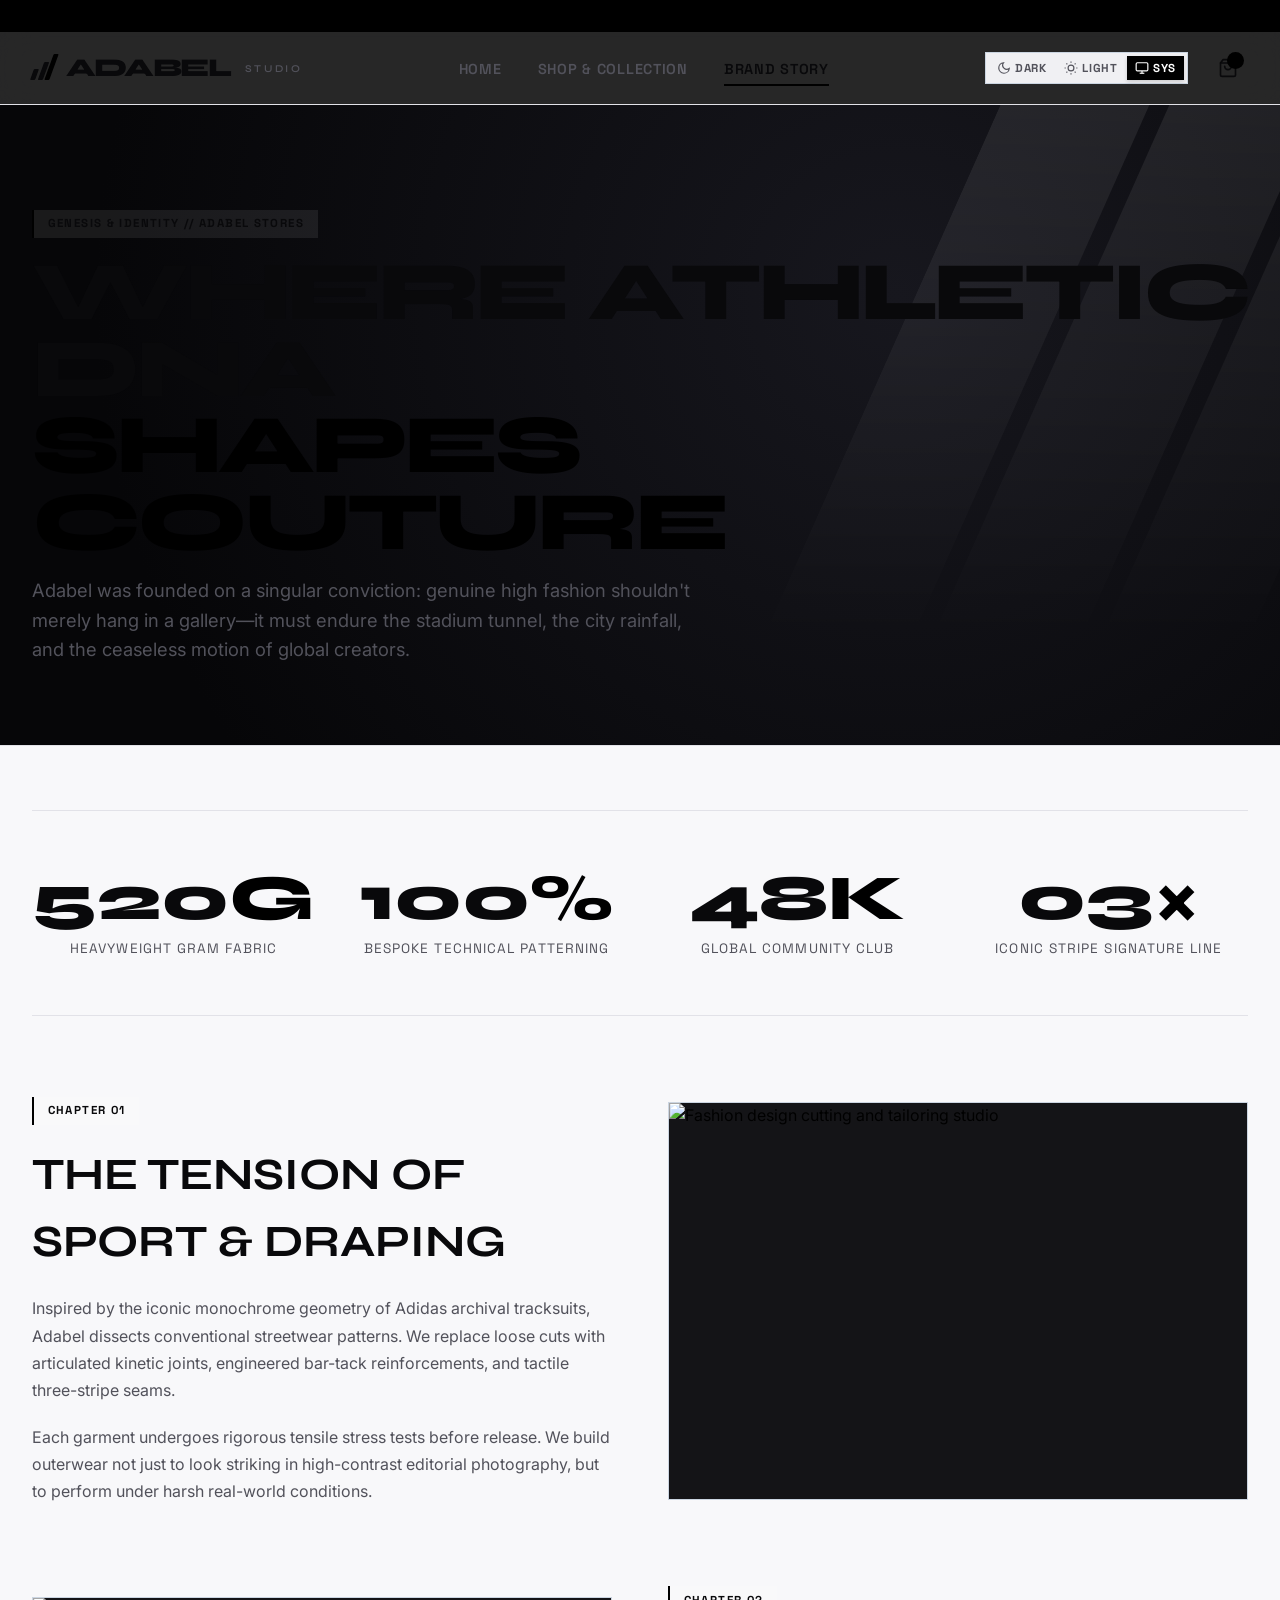
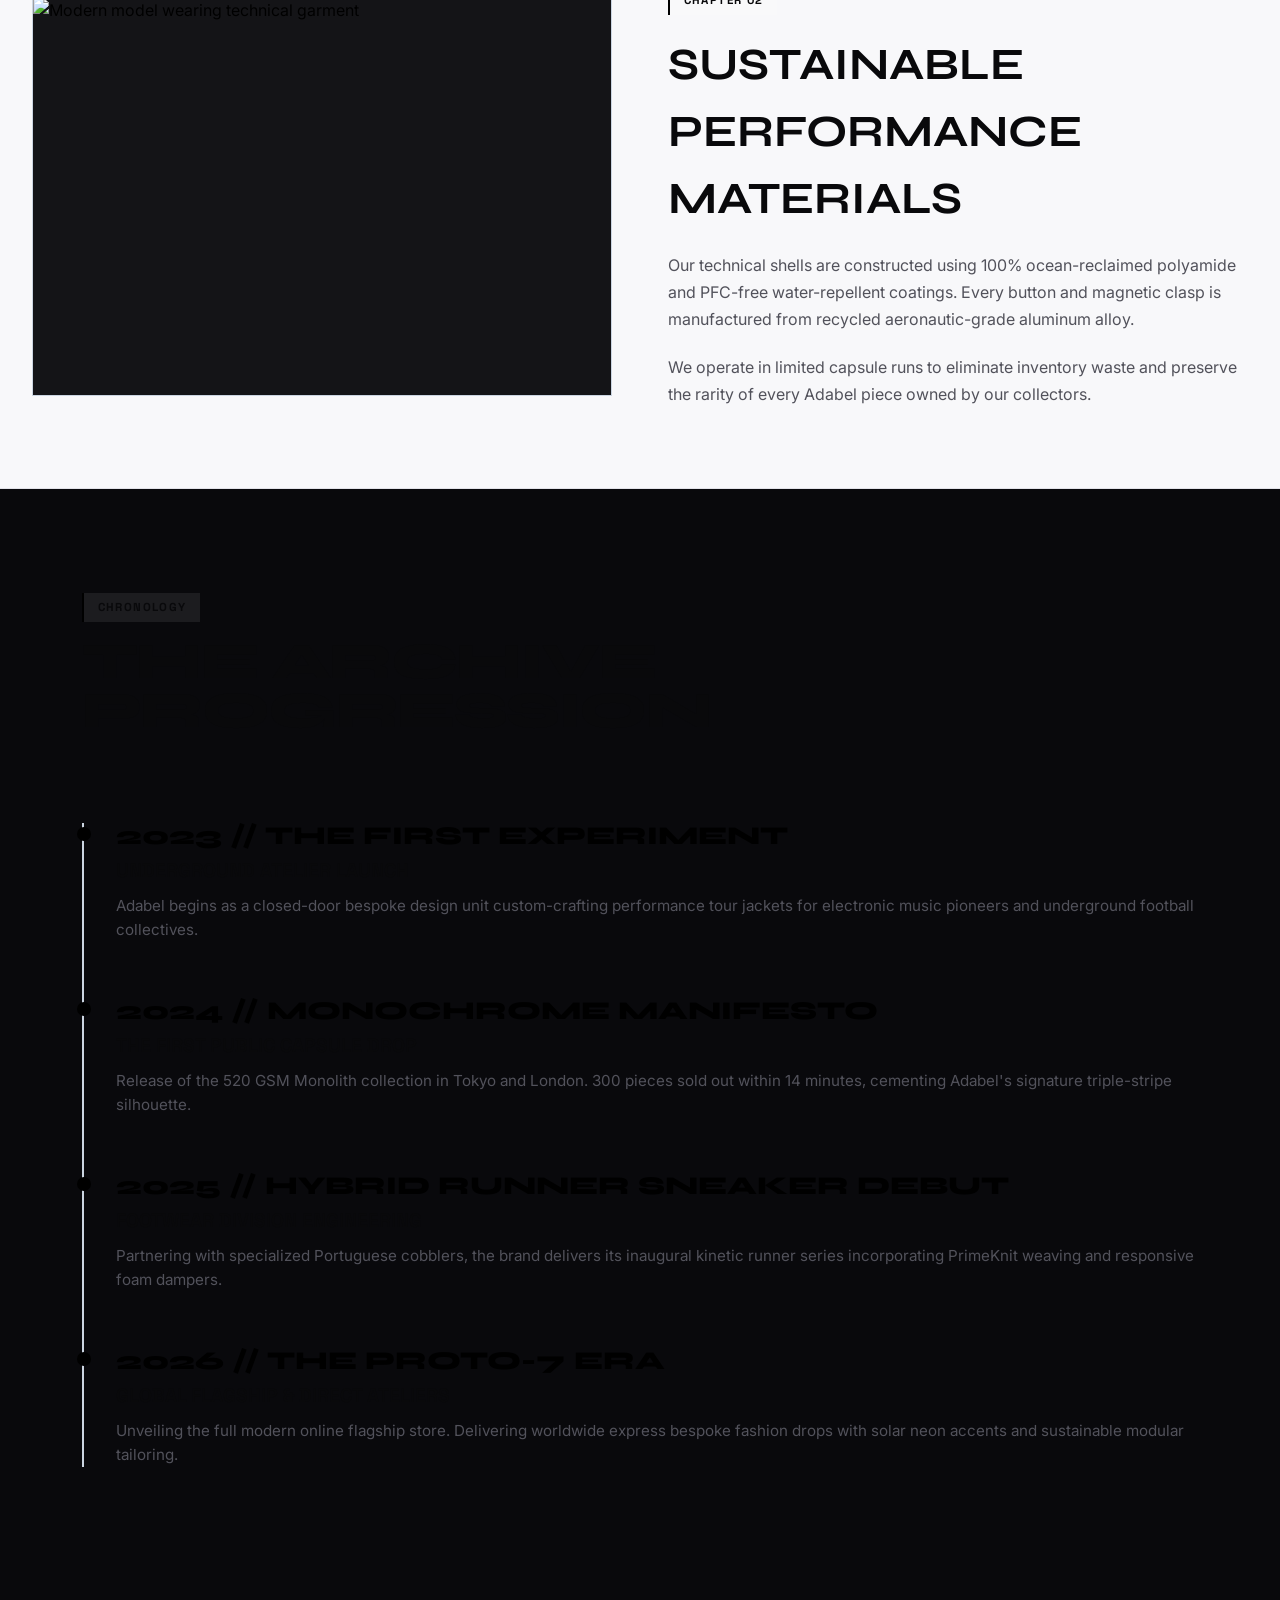
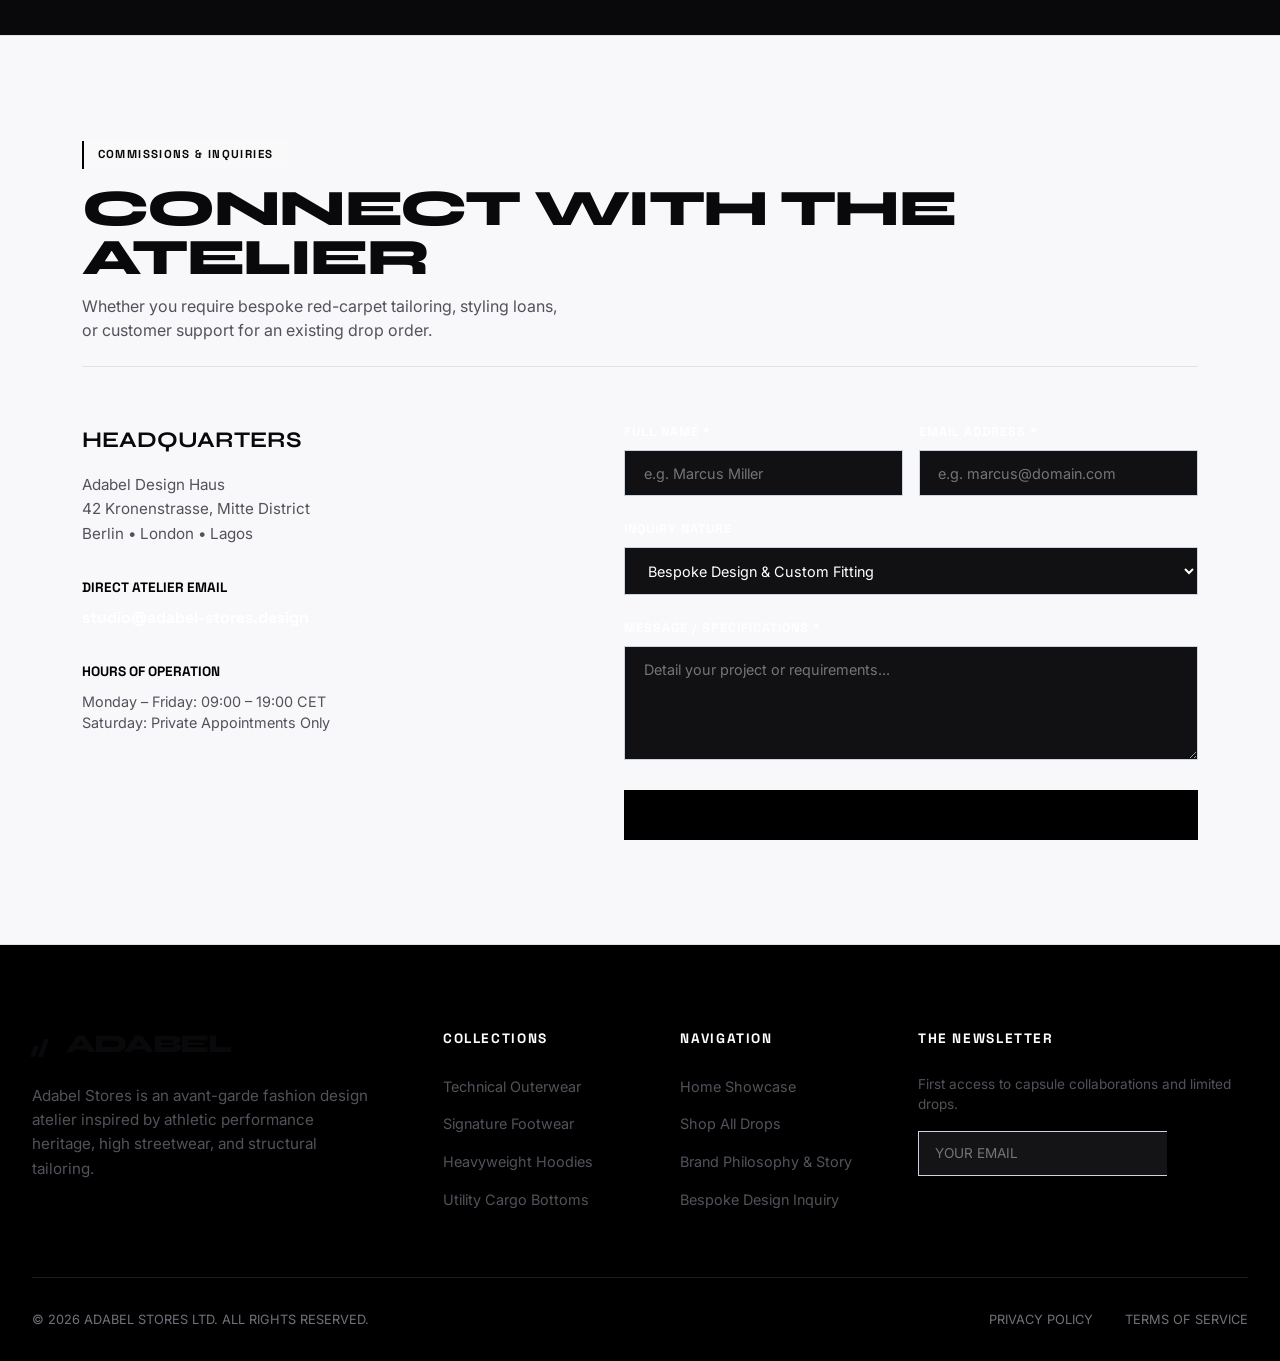
==== commit 9c63ab1f: "pre-retheme snapshot" ====
--- a/about.html
+++ b/about.html
@@ -220,6 +220,38 @@
       </nav>
 
       <div class="header-actions">
+        <!-- Theme Switcher (Dark / Light / System) -->
+        <div class="theme-switcher" role="group" aria-label="Theme mode selector">
+          <button type="button" class="theme-opt-btn" data-theme-set="dark" title="Dark theme" aria-label="Dark mode">
+            <svg viewBox="0 0 24 24" fill="none" stroke="currentColor" stroke-width="2">
+              <path d="M21 12.79A9 9 0 1 1 11.21 3 7 7 0 0 0 21 12.79z"></path>
+            </svg>
+            <span>Dark</span>
+          </button>
+          <button type="button" class="theme-opt-btn" data-theme-set="light" title="Light theme" aria-label="Light mode">
+            <svg viewBox="0 0 24 24" fill="none" stroke="currentColor" stroke-width="2">
+              <circle cx="12" cy="12" r="5"></circle>
+              <line x1="12" y1="1" x2="12" y2="3"></line>
+              <line x1="12" y1="21" x2="12" y2="23"></line>
+              <line x1="4.22" y1="4.22" x2="5.64" y2="5.64"></line>
+              <line x1="18.36" y1="18.36" x2="19.78" y2="19.78"></line>
+              <line x1="1" y1="12" x2="3" y2="12"></line>
+              <line x1="21" y1="12" x2="23" y2="12"></line>
+              <line x1="4.22" y1="19.78" x2="5.64" y2="18.36"></line>
+              <line x1="18.36" y1="5.64" x2="19.78" y2="4.22"></line>
+            </svg>
+            <span>Light</span>
+          </button>
+          <button type="button" class="theme-opt-btn active" data-theme-set="system" title="System preference" aria-label="System mode">
+            <svg viewBox="0 0 24 24" fill="none" stroke="currentColor" stroke-width="2">
+              <rect x="2" y="3" width="20" height="14" rx="2" ry="2"></rect>
+              <line x1="8" y1="21" x2="16" y2="21"></line>
+              <line x1="12" y1="17" x2="12" y2="21"></line>
+            </svg>
+            <span>Sys</span>
+          </button>
+        </div>
+
         <button class="icon-btn" onclick="toggleCart()" aria-label="View Shopping Bag">
           <svg width="20" height="20" viewBox="0 0 24 24" fill="none" stroke="currentColor" stroke-width="2" stroke-linecap="round" stroke-linejoin="round">
             <path d="M6 2L3 6v14a2 2 0 0 0 2 2h14a2 2 0 0 0 2-2V6l-3-4z"></path>
--- a/style.css
+++ b/style.css
@@ -10,12 +10,13 @@
   --font-sub: 'Space Grotesk', -apple-system, BlinkMacSystemFont, sans-serif;
   --font-body: 'Inter', -apple-system, BlinkMacSystemFont, sans-serif;
 
-  /* Palette */
+  /* Default Dark Mode Palette */
   --bg-dark: #000000;
   --bg-primary: #0a0a0a;
   --bg-surface: #121212;
   --bg-card: #171717;
   --bg-elevated: #1e1e1e;
+  --header-bg: rgba(10, 10, 10, 0.88);
   
   --border-subtle: #262626;
   --border-bold: #3f3f46;
@@ -25,16 +26,105 @@
   --text-secondary: #a1a1aa;
   --text-muted: #71717a;
 
-  /* Accent: Electric performance neon lime / solar flare - signature adidas style accent */
+  /* Accent: Electric performance neon lime / solar flare */
   --accent-electric: #e0fe10;
   --accent-electric-glow: rgba(224, 254, 16, 0.35);
   --accent-cyan: #00f2fe;
   --accent-white: #ffffff;
 
   --adidas-stripe: rgba(255, 255, 255, 0.12);
+  --hero-radial: radial-gradient(circle at 75% 45%, #18181b 0%, #050505 70%);
+  --catalog-header-radial: radial-gradient(circle at 80% 20%, #1c1c22 0%, #08080a 75%);
+  --banner-radial: radial-gradient(circle at 50% 50%, #17171c 0%, #08080a 100%);
+  --dialog-bg: #0d0d0f;
+  --drawer-bg: #0c0c0e;
+  --drawer-footer-bg: #08080a;
+  --input-bg: #111114;
+  --quickview-preview-bg: #18181b;
+
+  --btn-primary-bg: #ffffff;
+  --btn-primary-color: #000000;
+  --btn-primary-border: #ffffff;
+
   --transition-fast: 0.18s cubic-bezier(0.16, 1, 0.3, 1);
   --transition-smooth: 0.35s cubic-bezier(0.16, 1, 0.3, 1);
   --transition-bounce: 0.5s cubic-bezier(0.34, 1.56, 0.64, 1);
+}
+
+/* Explicit Light Mode Palette (Ultra-Clean Architectural Adidas Minimalist) */
+[data-theme="light"] {
+  --bg-dark: #f8f8fa;
+  --bg-primary: #ffffff;
+  --bg-surface: #f0f0f3;
+  --bg-card: #ffffff;
+  --bg-elevated: #e6e6ea;
+  --header-bg: rgba(255, 255, 255, 0.92);
+
+  --border-subtle: #e2e2e8;
+  --border-bold: #cbd5e1;
+  --border-light: #262626;
+
+  --text-primary: #09090b;
+  --text-secondary: #52525b;
+  --text-muted: #71717a;
+
+  --accent-electric: #000000;
+  --accent-electric-glow: rgba(0, 0, 0, 0.2);
+  --accent-cyan: #0284c7;
+  --accent-white: #09090b;
+
+  --adidas-stripe: rgba(0, 0, 0, 0.08);
+  --hero-radial: radial-gradient(circle at 75% 45%, #f1f2f6 0%, #ffffff 75%);
+  --catalog-header-radial: radial-gradient(circle at 80% 20%, #f4f4f7 0%, #ffffff 80%);
+  --banner-radial: radial-gradient(circle at 50% 50%, #f5f5f7 0%, #eaebee 100%);
+  --dialog-bg: #ffffff;
+  --drawer-bg: #ffffff;
+  --drawer-footer-bg: #f8f8fa;
+  --input-bg: #f1f2f5;
+  --quickview-preview-bg: #f4f4f6;
+
+  --btn-primary-bg: #000000;
+  --btn-primary-color: #ffffff;
+  --btn-primary-border: #000000;
+}
+
+/* Respect OS preference when data-theme is "system" or not set */
+@media (prefers-color-scheme: light) {
+  :root:not([data-theme="dark"]) {
+    --bg-dark: #f8f8fa;
+    --bg-primary: #ffffff;
+    --bg-surface: #f0f0f3;
+    --bg-card: #ffffff;
+    --bg-elevated: #e6e6ea;
+    --header-bg: rgba(255, 255, 255, 0.92);
+
+    --border-subtle: #e2e2e8;
+    --border-bold: #cbd5e1;
+    --border-light: #262626;
+
+    --text-primary: #09090b;
+    --text-secondary: #52525b;
+    --text-muted: #71717a;
+
+    --accent-electric: #000000;
+    --accent-electric-glow: rgba(0, 0, 0, 0.2);
+    --accent-cyan: #0284c7;
+    --accent-white: #09090b;
+
+    --adidas-stripe: rgba(0, 0, 0, 0.08);
+    --hero-radial: radial-gradient(circle at 75% 45%, #f1f2f6 0%, #ffffff 75%);
+    --catalog-header-radial: radial-gradient(circle at 80% 20%, #f4f4f7 0%, #ffffff 80%);
+    --banner-radial: radial-gradient(circle at 50% 50%, #f5f5f7 0%, #eaebee 100%);
+    --dialog-bg: #ffffff;
+    --drawer-bg: #ffffff;
+    --drawer-footer-bg: #f8f8fa;
+    --input-bg: #f1f2f5;
+    --quickview-preview-bg: #f4f4f6;
+
+    --btn-primary-bg: #000000;
+    --btn-primary-color: #ffffff;
+    --btn-primary-border: #000000;
+  }
 }
 
 *, *::before, *::after {
@@ -50,6 +140,7 @@
   color: var(--text-primary);
   font-family: var(--font-body);
   -webkit-font-smoothing: antialiased;
+  transition: background-color 0.3s ease, color 0.3s ease;
 }
 
 body {
@@ -59,6 +150,7 @@
   flex-direction: column;
   background: var(--bg-dark);
   line-height: 1.5;
+  transition: background-color 0.3s ease, color 0.3s ease;
 }
 
 /* Custom Scrollbar */
@@ -279,6 +371,52 @@
   background: var(--bg-surface);
   transform: translateY(-2px);
 }
+
+/* Theme Switcher (Dark / Light / System) */
+.theme-switcher {
+  display: inline-flex;
+  align-items: center;
+  background: var(--bg-surface);
+  border: 1px solid var(--border-bold);
+  padding: 3px;
+  gap: 2px;
+  position: relative;
+}
+
+.theme-opt-btn {
+  background: transparent;
+  border: none;
+  color: var(--text-muted);
+  cursor: pointer;
+  display: inline-flex;
+  align-items: center;
+  justify-content: center;
+  padding: 5px 8px;
+  font-family: var(--font-sub);
+  font-size: 0.72rem;
+  font-weight: 700;
+  letter-spacing: 0.05em;
+  text-transform: uppercase;
+  gap: 4px;
+  transition: all var(--transition-fast);
+  color: var(--text-secondary);
+}
+
+.theme-opt-btn svg {
+  width: 14px;
+  height: 14px;
+}
+
+.theme-opt-btn:hover {
+  color: var(--text-primary);
+}
+
+.theme-opt-btn.active {
+  background: var(--btn-primary-bg);
+  color: var(--btn-primary-color);
+  box-shadow: 0 2px 4px rgba(0, 0, 0, 0.15);
+}
+
 .cart-badge {
   position: absolute;
   top: 4px;
@@ -986,8 +1124,8 @@
 
 /* Modals & Drawers using native HTML Dialog */
 dialog.custom-dialog {
-  background: #0d0d0f;
-  color: #ffffff;
+  background: var(--dialog-bg);
+  color: var(--text-primary);
   border: 1px solid var(--border-bold);
   max-width: 600px;
   width: 90%;
@@ -1009,7 +1147,7 @@
   right: 1.5rem;
   background: transparent;
   border: none;
-  color: #ffffff;
+  color: var(--text-primary);
   font-size: 1.5rem;
   cursor: pointer;
   width: 36px;
@@ -1047,7 +1185,7 @@
   bottom: 0;
   width: 100%;
   max-width: 440px;
-  background: #0c0c0e;
+  background: var(--drawer-bg);
   border-left: 1px solid var(--border-bold);
   z-index: 2600;
   transform: translateX(100%);
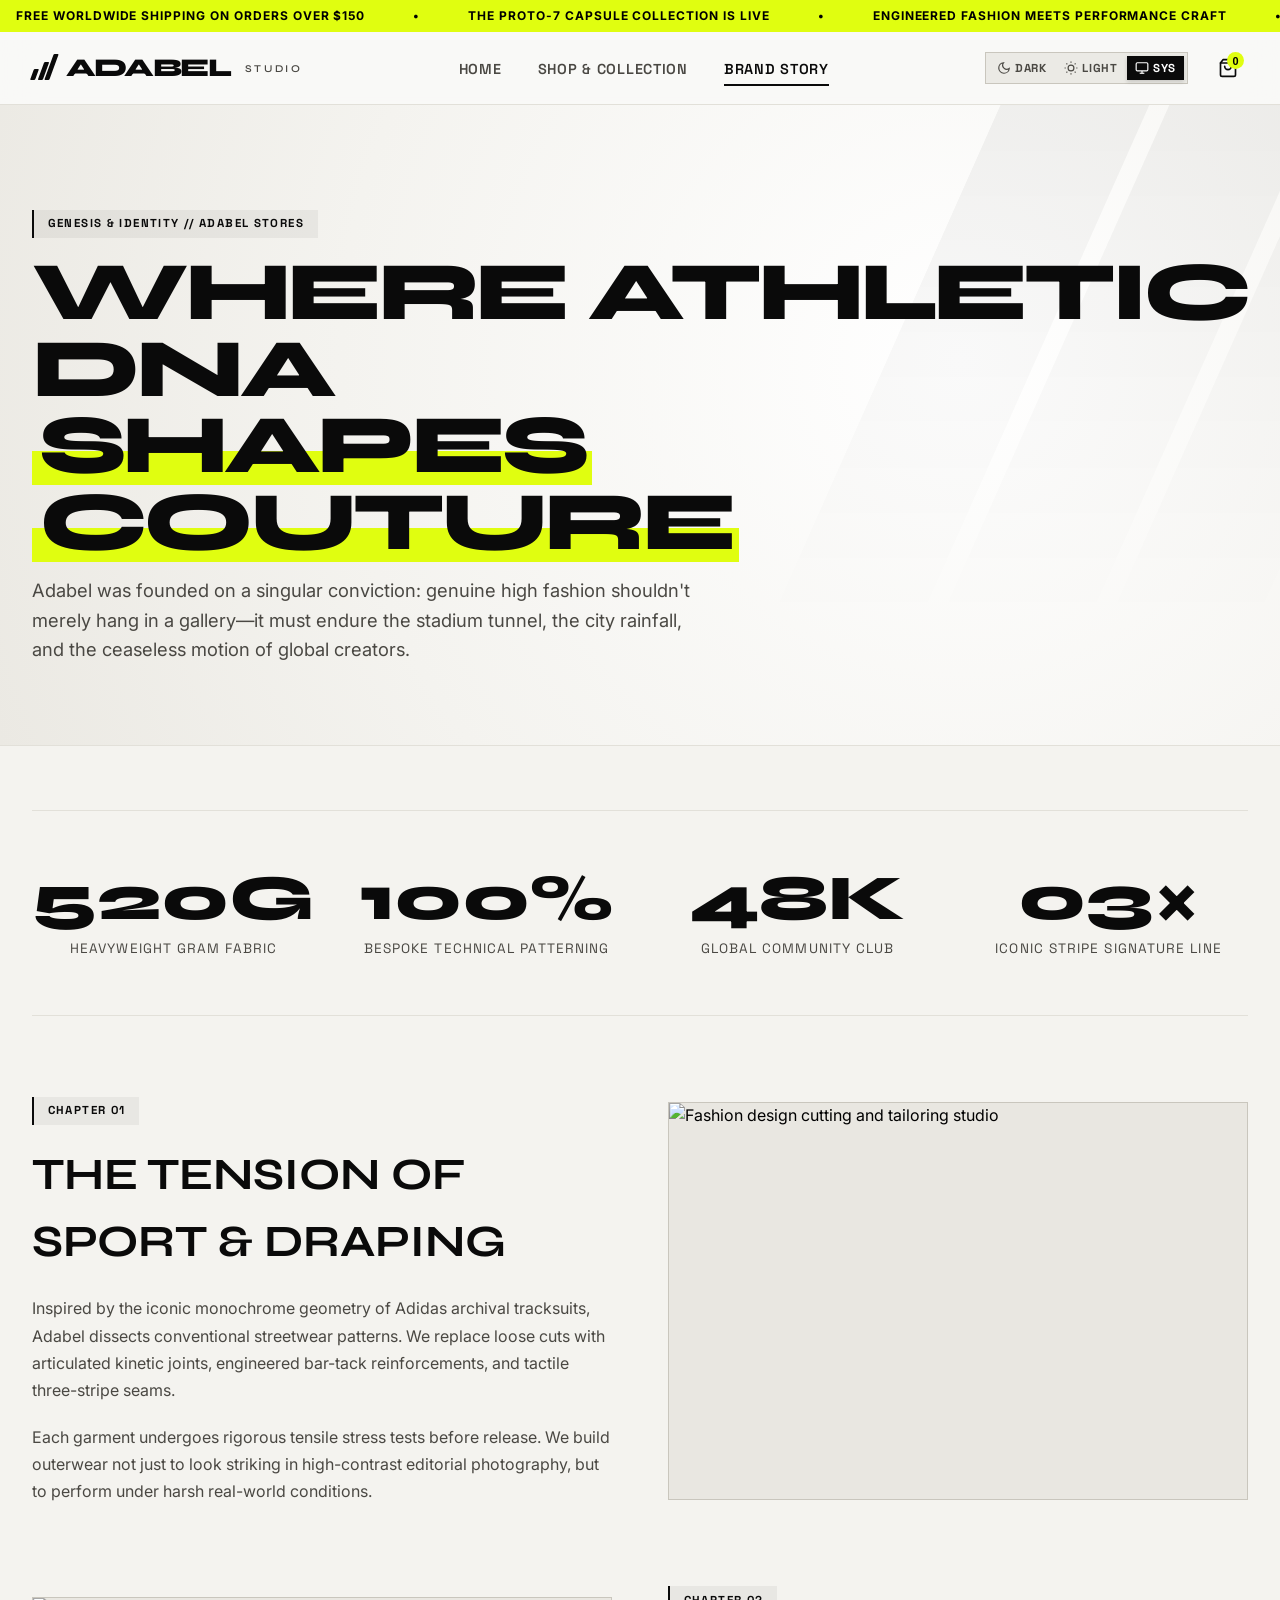
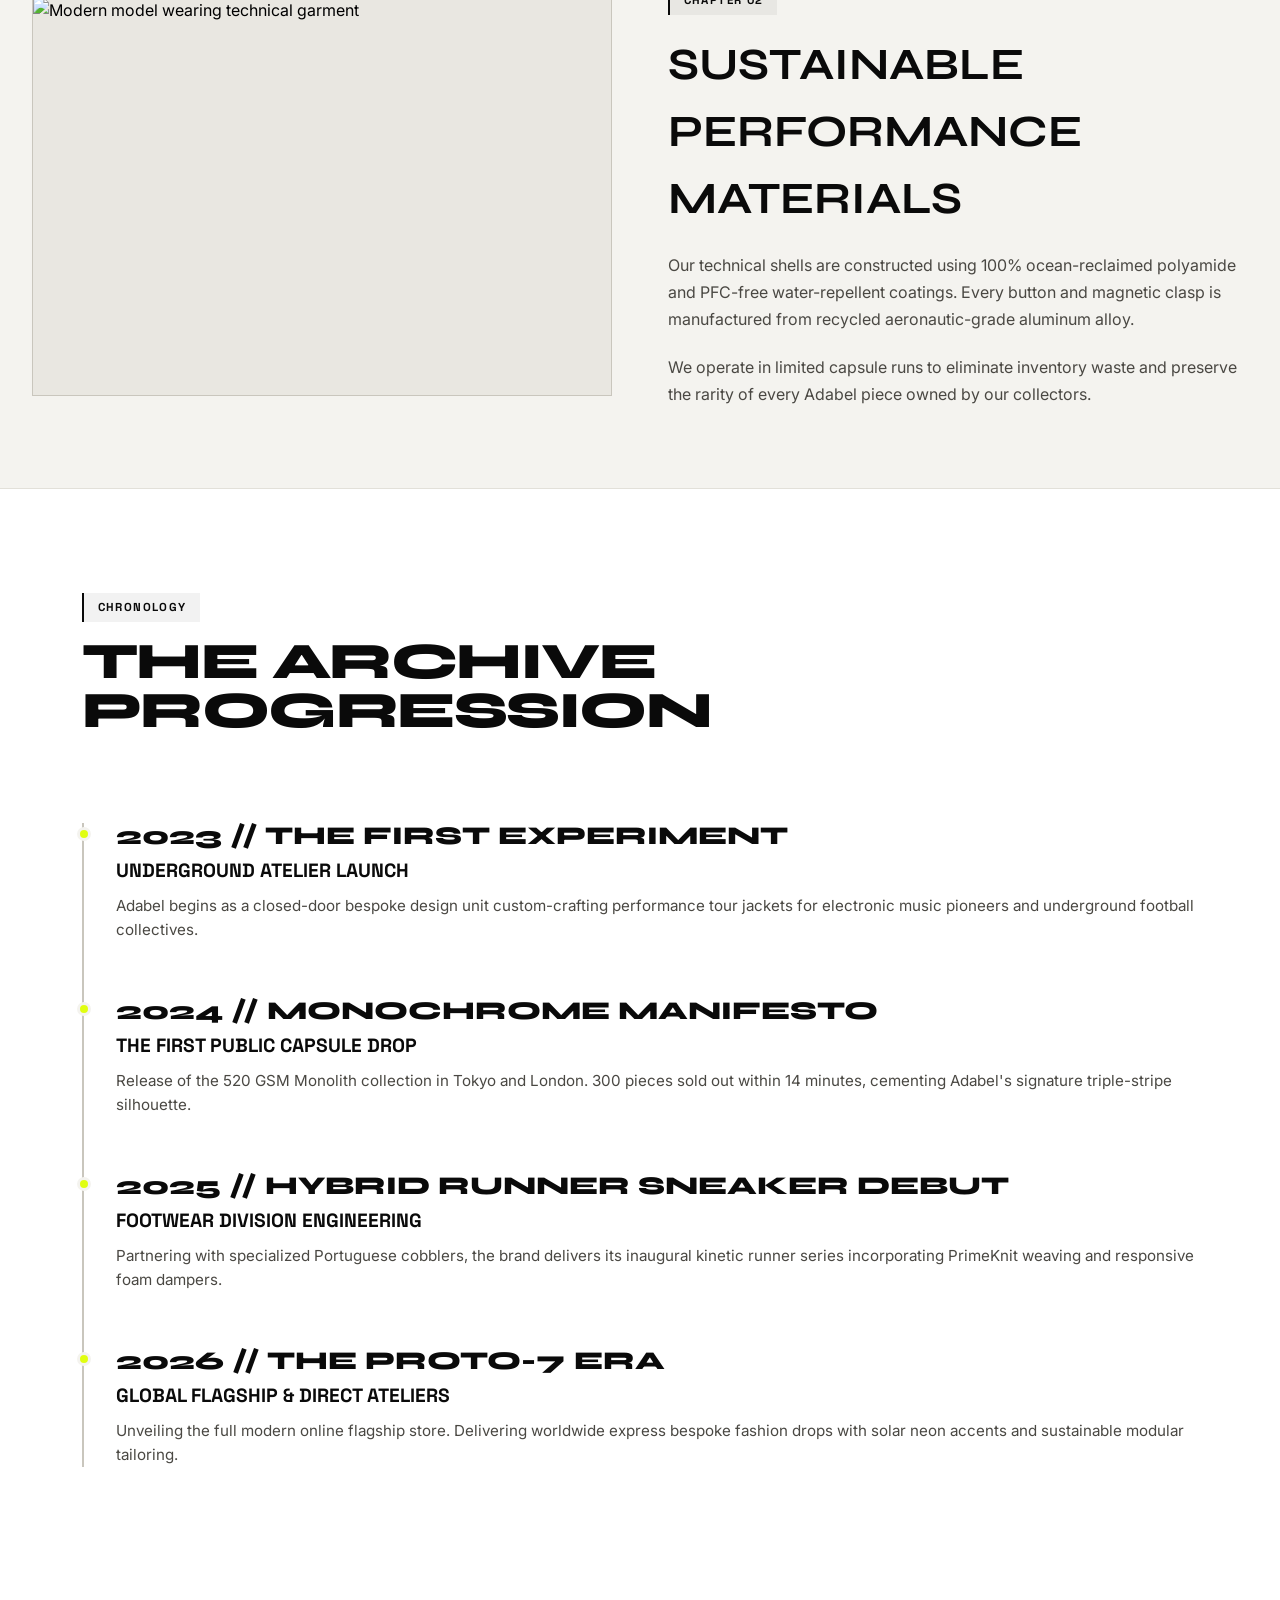
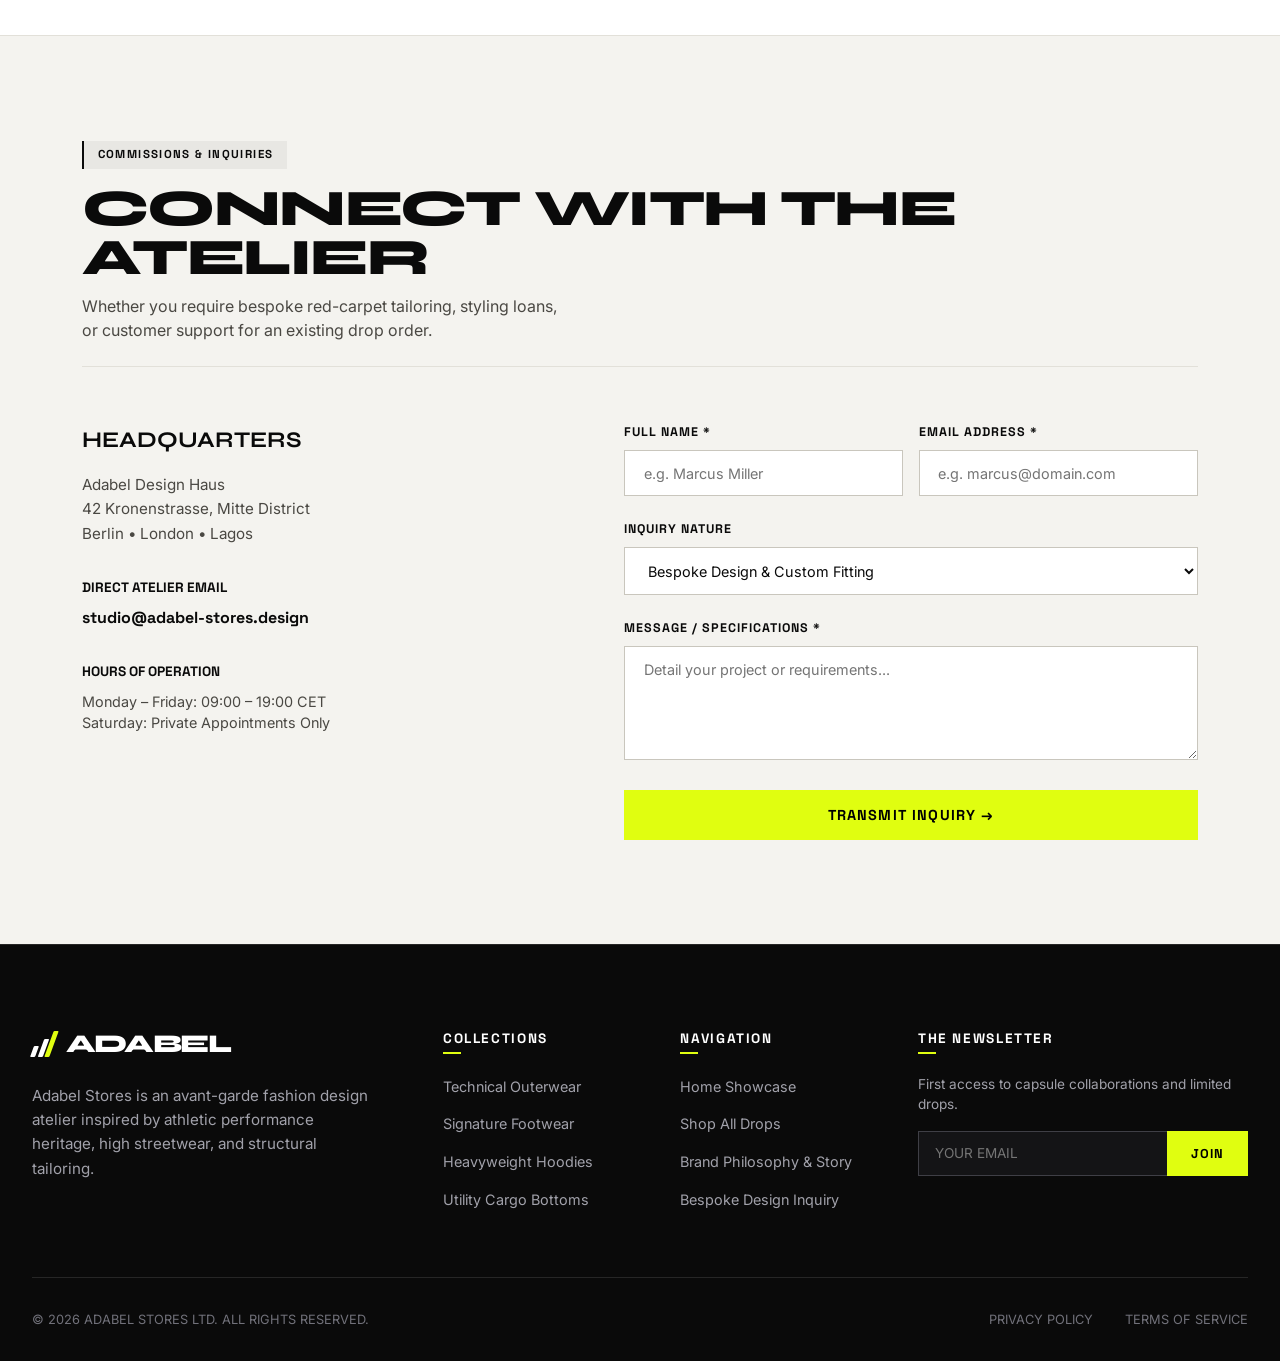
==== commit d60b650e: "feat: add light and dark mode support with theme persistence" ====
--- a/about.html
+++ b/about.html
@@ -5,13 +5,24 @@
   <meta name="viewport" content="width=device-width, initial-scale=1.0">
   <title>BRAND STORY &amp; ATELIER &mdash; ADABEL STORES</title>
   <meta name="description" content="Discover the origins, athletic fashion ethos, and bespoke craftsmanship of Adabel Stores. Engineered silhouettes meets relentless cultural attitude.">
+  <meta name="color-scheme" content="dark light">
+  <script>
+    /* Resolve theme before first paint to avoid a flash */
+    (function () {
+      try {
+        var p = localStorage.getItem('adabel_theme_pref') || 'system';
+        var t = p === 'system' ? (matchMedia('(prefers-color-scheme: light)').matches ? 'light' : 'dark') : p;
+        document.documentElement.setAttribute('data-theme', t);
+      } catch (e) {}
+    })();
+  </script>
   <link rel="stylesheet" href="style.css">
   <style>
     /* About Page Custom Layouts */
     .story-hero {
       position: relative;
       padding: 6.5rem 0 5rem;
-      background: radial-gradient(circle at 70% 30%, #17171e 0%, #060608 80%);
+      background: var(--hero-radial);
       border-bottom: 1px solid var(--border-subtle);
       overflow: hidden;
     }
@@ -36,7 +47,7 @@
       width: 14px;
       height: 14px;
       background: var(--accent-electric);
-      border: 3px solid #000;
+      border: 3px solid var(--bg-dark);
       border-radius: 50%;
     }
 
@@ -44,7 +55,7 @@
       font-family: var(--font-display);
       font-size: 1.6rem;
       font-weight: 900;
-      color: var(--accent-electric);
+      color: var(--accent-text);
       line-height: 1;
       margin-bottom: 0.5rem;
     }
@@ -70,7 +81,7 @@
       overflow: hidden;
       border: 1px solid var(--border-bold);
       aspect-ratio: 16 / 11;
-      background: #141417;
+      background: var(--media-bg);
     }
 
     .craft-image-frame img {
@@ -109,7 +120,7 @@
     }
 
     .stat-counter-number span {
-      color: var(--accent-electric);
+      color: var(--accent-text);
     }
 
     .stat-counter-label {
@@ -139,16 +150,16 @@
       text-transform: uppercase;
       letter-spacing: 0.08em;
       margin-bottom: 0.5rem;
-      color: #ffffff;
+      color: var(--text-primary);
     }
 
     .form-input,
     .form-textarea {
       width: 100%;
-      background: #111114;
+      background: var(--input-bg);
       border: 1px solid var(--border-bold);
       padding: 0.85rem 1.15rem;
-      color: #ffffff;
+      color: var(--text-primary);
       font-family: var(--font-body);
       font-size: 0.9rem;
       outline: none;
@@ -157,7 +168,7 @@
 
     .form-input:focus,
     .form-textarea:focus {
-      border-color: var(--accent-electric);
+      border-color: var(--accent-text);
     }
 
     @media (max-width: 900px) {
@@ -351,7 +362,7 @@
     </section>
 
     <!-- Brand Milestones Timeline -->
-    <section class="section" style="background: #09090c; border-top: 1px solid var(--border-subtle); border-bottom: 1px solid var(--border-subtle);">
+    <section class="section" style="background: var(--bg-band); border-top: 1px solid var(--border-subtle); border-bottom: 1px solid var(--border-subtle);">
       <div class="container-narrow">
         <div class="section-head" style="border-bottom: none; margin-bottom: 1rem;">
           <div>
@@ -428,14 +439,14 @@
               Berlin &bull; London &bull; Lagos
             </p>
 
-            <h4 style="font-family: var(--font-sub); font-size: 0.85rem; text-transform: uppercase; color: var(--accent-electric); margin-bottom: 0.5rem;">
+            <h4 style="font-family: var(--font-sub); font-size: 0.85rem; text-transform: uppercase; color: var(--accent-text); margin-bottom: 0.5rem;">
               DIRECT ATELIER EMAIL
             </h4>
-            <p style="color: #ffffff; font-family: var(--font-sub); font-weight: 700; margin-bottom: 2rem;">
+            <p style="color: var(--text-primary); font-family: var(--font-sub); font-weight: 700; margin-bottom: 2rem;">
               studio@adabel-stores.design
             </p>
 
-            <h4 style="font-family: var(--font-sub); font-size: 0.85rem; text-transform: uppercase; color: var(--accent-electric); margin-bottom: 0.5rem;">
+            <h4 style="font-family: var(--font-sub); font-size: 0.85rem; text-transform: uppercase; color: var(--accent-text); margin-bottom: 0.5rem;">
               HOURS OF OPERATION
             </h4>
             <p style="color: var(--text-secondary); font-size: 0.9rem;">
--- a/style.css
+++ b/style.css
@@ -10,29 +10,42 @@
   --font-sub: 'Space Grotesk', -apple-system, BlinkMacSystemFont, sans-serif;
   --font-body: 'Inter', -apple-system, BlinkMacSystemFont, sans-serif;
 
-  /* Default Dark Mode Palette */
+  color-scheme: dark;
+
+  /* ---- Dark palette (default) ---- */
   --bg-dark: #000000;
   --bg-primary: #0a0a0a;
   --bg-surface: #121212;
   --bg-card: #171717;
   --bg-elevated: #1e1e1e;
+  --bg-band: #050505;
+  --bg-footer: #000000;
+  --media-bg: #111113;
   --header-bg: rgba(10, 10, 10, 0.88);
-  
+
   --border-subtle: #262626;
   --border-bold: #3f3f46;
-  --border-light: #e5e5e5;
 
   --text-primary: #ffffff;
   --text-secondary: #a1a1aa;
   --text-muted: #71717a;
 
-  /* Accent: Electric performance neon lime / solar flare */
+  /* Accent fill (always volt) vs accent used for text / hairlines */
   --accent-electric: #e0fe10;
-  --accent-electric-glow: rgba(224, 254, 16, 0.35);
-  --accent-cyan: #00f2fe;
-  --accent-white: #ffffff;
-
-  --adidas-stripe: rgba(255, 255, 255, 0.12);
+  --on-accent: #000000;
+  --accent-text: #e0fe10;
+  --accent-line: #e0fe10;
+
+  /* "Ink" = the solid high-contrast fill (primary buttons, active states) */
+  --ink: #ffffff;
+  --ink-contrast: #000000;
+
+  --badge-bg: rgba(255, 255, 255, 0.08);
+  --stripe-color: #ffffff;
+  --stripe-opacity: 0.08;
+  --scrollbar-track: #09090b;
+  --scrollbar-thumb: #27272a;
+
   --hero-radial: radial-gradient(circle at 75% 45%, #18181b 0%, #050505 70%);
   --catalog-header-radial: radial-gradient(circle at 80% 20%, #1c1c22 0%, #08080a 75%);
   --banner-radial: radial-gradient(circle at 50% 50%, #17171c 0%, #08080a 100%);
@@ -40,91 +53,121 @@
   --drawer-bg: #0c0c0e;
   --drawer-footer-bg: #08080a;
   --input-bg: #111114;
-  --quickview-preview-bg: #18181b;
-
-  --btn-primary-bg: #ffffff;
-  --btn-primary-color: #000000;
-  --btn-primary-border: #ffffff;
+
+  --shadow-md: 0 20px 40px rgba(0, 0, 0, 0.5);
+  --shadow-lg: 0 35px 80px rgba(0, 0, 0, 0.8);
+  --scrim: rgba(0, 0, 0, 0.75);
 
   --transition-fast: 0.18s cubic-bezier(0.16, 1, 0.3, 1);
   --transition-smooth: 0.35s cubic-bezier(0.16, 1, 0.3, 1);
   --transition-bounce: 0.5s cubic-bezier(0.34, 1.56, 0.64, 1);
 }
 
-/* Explicit Light Mode Palette (Ultra-Clean Architectural Adidas Minimalist) */
+/* ---- Light palette: warm "bone" gallery white, onyx ink, volt as a highlighter ---- */
 [data-theme="light"] {
-  --bg-dark: #f8f8fa;
-  --bg-primary: #ffffff;
-  --bg-surface: #f0f0f3;
+  color-scheme: light;
+
+  --bg-dark: #f4f3ef;
+  --bg-primary: #fafaf8;
+  --bg-surface: #ebeae5;
   --bg-card: #ffffff;
-  --bg-elevated: #e6e6ea;
-  --header-bg: rgba(255, 255, 255, 0.92);
-
-  --border-subtle: #e2e2e8;
-  --border-bold: #cbd5e1;
-  --border-light: #262626;
-
-  --text-primary: #09090b;
-  --text-secondary: #52525b;
-  --text-muted: #71717a;
-
-  --accent-electric: #000000;
-  --accent-electric-glow: rgba(0, 0, 0, 0.2);
-  --accent-cyan: #0284c7;
-  --accent-white: #09090b;
-
-  --adidas-stripe: rgba(0, 0, 0, 0.08);
-  --hero-radial: radial-gradient(circle at 75% 45%, #f1f2f6 0%, #ffffff 75%);
-  --catalog-header-radial: radial-gradient(circle at 80% 20%, #f4f4f7 0%, #ffffff 80%);
-  --banner-radial: radial-gradient(circle at 50% 50%, #f5f5f7 0%, #eaebee 100%);
+  --bg-elevated: #e4e2dc;
+  --bg-band: #ffffff;
+  --bg-footer: #0a0a0a;
+  --media-bg: #e9e7e1;
+  --header-bg: rgba(250, 250, 248, 0.86);
+
+  --border-subtle: #e2e0d9;
+  --border-bold: #c9c6bd;
+
+  --text-primary: #0a0a0a;
+  --text-secondary: #4a4843;
+  --text-muted: #85827a;
+
+  --accent-text: #0a0a0a;
+  --accent-line: #0a0a0a;
+
+  --ink: #0a0a0a;
+  --ink-contrast: #ffffff;
+
+  --badge-bg: rgba(10, 10, 10, 0.05);
+  --stripe-color: #0a0a0a;
+  --stripe-opacity: 0.045;
+  --scrollbar-track: #ebeae5;
+  --scrollbar-thumb: #c9c6bd;
+
+  --hero-radial: radial-gradient(circle at 75% 40%, #ffffff 0%, #f4f3ef 60%, #ebe9e3 100%);
+  --catalog-header-radial: radial-gradient(circle at 80% 20%, #ffffff 0%, #f1f0eb 75%);
+  --banner-radial: radial-gradient(circle at 50% 50%, #ffffff 0%, #efeee9 100%);
   --dialog-bg: #ffffff;
   --drawer-bg: #ffffff;
-  --drawer-footer-bg: #f8f8fa;
-  --input-bg: #f1f2f5;
-  --quickview-preview-bg: #f4f4f6;
-
-  --btn-primary-bg: #000000;
-  --btn-primary-color: #ffffff;
-  --btn-primary-border: #000000;
-}
-
-/* Respect OS preference when data-theme is "system" or not set */
-@media (prefers-color-scheme: light) {
-  :root:not([data-theme="dark"]) {
-    --bg-dark: #f8f8fa;
-    --bg-primary: #ffffff;
-    --bg-surface: #f0f0f3;
-    --bg-card: #ffffff;
-    --bg-elevated: #e6e6ea;
-    --header-bg: rgba(255, 255, 255, 0.92);
-
-    --border-subtle: #e2e2e8;
-    --border-bold: #cbd5e1;
-    --border-light: #262626;
-
-    --text-primary: #09090b;
-    --text-secondary: #52525b;
-    --text-muted: #71717a;
-
-    --accent-electric: #000000;
-    --accent-electric-glow: rgba(0, 0, 0, 0.2);
-    --accent-cyan: #0284c7;
-    --accent-white: #09090b;
-
-    --adidas-stripe: rgba(0, 0, 0, 0.08);
-    --hero-radial: radial-gradient(circle at 75% 45%, #f1f2f6 0%, #ffffff 75%);
-    --catalog-header-radial: radial-gradient(circle at 80% 20%, #f4f4f7 0%, #ffffff 80%);
-    --banner-radial: radial-gradient(circle at 50% 50%, #f5f5f7 0%, #eaebee 100%);
-    --dialog-bg: #ffffff;
-    --drawer-bg: #ffffff;
-    --drawer-footer-bg: #f8f8fa;
-    --input-bg: #f1f2f5;
-    --quickview-preview-bg: #f4f4f6;
-
-    --btn-primary-bg: #000000;
-    --btn-primary-color: #ffffff;
-    --btn-primary-border: #000000;
-  }
+  --drawer-footer-bg: #f7f6f2;
+  --input-bg: #ffffff;
+
+  --shadow-md: 0 18px 40px -12px rgba(28, 25, 15, 0.18);
+  --shadow-lg: 0 40px 80px -20px rgba(28, 25, 15, 0.28);
+  --scrim: rgba(20, 18, 12, 0.35);
+}
+
+/* Dark "islands" that stay dark in light mode (footer, toasts, chips) */
+[data-theme="light"] :is(.main-footer, .toast, .hero-floating-badge, .product-tag) {
+  --bg-dark: #000000;
+  --bg-surface: #121212;
+  --bg-card: #171717;
+  --border-subtle: #262626;
+  --border-bold: #3f3f46;
+  --text-primary: #ffffff;
+  --text-secondary: #a1a1aa;
+  --text-muted: #71717a;
+  --accent-text: #e0fe10;
+  --accent-line: #e0fe10;
+  --ink: #ffffff;
+  --ink-contrast: #000000;
+  --input-bg: #141416;
+  --badge-bg: rgba(255, 255, 255, 0.08);
+  color: var(--text-primary);
+}
+
+/* Content sitting on photography is always light-on-dark */
+.hero-poster-overlay,
+.lookbook-caption {
+  --text-primary: #ffffff;
+  --accent-text: var(--accent-electric);
+  --accent-line: var(--accent-electric);
+  --ink: #ffffff;
+  --ink-contrast: #000000;
+  --badge-bg: rgba(0, 0, 0, 0.45);
+  color: #ffffff;
+}
+.hero-poster-card .hero-poster-overlay { padding-bottom: 7rem; }
+.hero-poster-overlay .badge-tag {
+  backdrop-filter: blur(8px);
+  -webkit-backdrop-filter: blur(8px);
+  align-self: flex-start;
+}
+
+/* Light mode: volt becomes a highlighter-marker behind onyx type */
+[data-theme="light"] .hero-title .highlight-text {
+  display: inline;
+  color: var(--text-primary);
+  background: linear-gradient(transparent 56%, var(--accent-electric) 56%, var(--accent-electric) 90%, transparent 90%);
+  padding: 0 0.08em;
+  -webkit-box-decoration-break: clone;
+  box-decoration-break: clone;
+}
+[data-theme="light"] .hero-tag {
+  background: var(--bg-card);
+  box-shadow: 0 1px 0 rgba(0, 0, 0, 0.03);
+}
+[data-theme="light"] .product-card {
+  border-color: transparent;
+  box-shadow: 0 1px 2px rgba(28, 25, 15, 0.06);
+}
+[data-theme="light"] .product-card:hover {
+  border-color: var(--border-subtle);
+}
+[data-theme="light"] .main-header {
+  border-bottom-color: var(--border-subtle);
 }
 
 *, *::before, *::after {
@@ -158,10 +201,10 @@
   width: 6px;
 }
 ::-webkit-scrollbar-track {
-  background: #09090b;
+  background: var(--scrollbar-track);
 }
 ::-webkit-scrollbar-thumb {
-  background: #27272a;
+  background: var(--scrollbar-thumb);
 }
 ::-webkit-scrollbar-thumb:hover {
   background: var(--accent-electric);
@@ -193,7 +236,7 @@
   height: 100%;
   width: 38%;
   pointer-events: none;
-  opacity: 0.08;
+  opacity: var(--stripe-opacity);
   display: flex;
   gap: 20px;
   transform: skewX(-24deg);
@@ -202,7 +245,7 @@
 }
 .brand-stripes-diagonal span {
   flex: 1;
-  background: linear-gradient(180deg, #ffffff 0%, transparent 85%);
+  background: linear-gradient(180deg, var(--stripe-color) 0%, transparent 85%);
 }
 
 .brand-stripes-mini {
@@ -215,7 +258,7 @@
 .brand-stripes-mini span {
   width: 3px;
   height: 100%;
-  background: var(--accent-electric);
+  background: var(--accent-line);
 }
 
 /* Top Ticker Bar */
@@ -249,7 +292,7 @@
   top: 0;
   width: 100%;
   z-index: 1000;
-  background: rgba(10, 10, 10, 0.88);
+  background: var(--header-bg);
   backdrop-filter: blur(16px);
   -webkit-backdrop-filter: blur(16px);
   border-bottom: 1px solid var(--border-subtle);
@@ -294,7 +337,7 @@
 }
 .logo-bar:nth-child(1) { height: 11px; }
 .logo-bar:nth-child(2) { height: 18px; }
-.logo-bar:nth-child(3) { height: 26px; background: var(--accent-electric); }
+.logo-bar:nth-child(3) { height: 26px; background: var(--accent-line); }
 
 .logo:hover .logo-bar:nth-child(1) { height: 26px; }
 .logo:hover .logo-bar:nth-child(2) { height: 20px; }
@@ -338,7 +381,7 @@
   left: 0;
   width: 0%;
   height: 2px;
-  background: var(--accent-electric);
+  background: var(--accent-line);
   transition: width var(--transition-smooth);
 }
 .nav-link:hover::after,
@@ -412,8 +455,8 @@
 }
 
 .theme-opt-btn.active {
-  background: var(--btn-primary-bg);
-  color: var(--btn-primary-color);
+  background: var(--ink);
+  color: var(--ink-contrast);
   box-shadow: 0 2px 4px rgba(0, 0, 0, 0.15);
 }
 
@@ -464,37 +507,37 @@
 }
 
 .btn-primary {
-  background: #ffffff;
-  color: #000000;
+  background: var(--ink);
+  color: var(--ink-contrast);
 }
 .btn-primary:hover {
   background: var(--accent-electric);
-  color: #000000;
+  color: var(--on-accent);
   transform: translate(-3px, -3px);
-  box-shadow: 4px 4px 0px rgba(255, 255, 255, 0.25);
+  box-shadow: 4px 4px 0px var(--ink);
 }
 
 .btn-accent {
   background: var(--accent-electric);
-  color: #000000;
+  color: var(--on-accent);
 }
 .btn-accent:hover {
-  background: #ffffff;
-  color: #000000;
+  background: var(--ink);
+  color: var(--ink-contrast);
   transform: translate(-3px, -3px);
   box-shadow: 4px 4px 0px var(--accent-electric);
 }
 
 .btn-outline {
   background: transparent;
-  border-color: #ffffff;
-  color: #ffffff;
+  border-color: var(--ink);
+  color: var(--ink);
 }
 .btn-outline:hover {
-  background: #ffffff;
-  color: #000000;
+  background: var(--ink);
+  color: var(--ink-contrast);
   transform: translate(-3px, -3px);
-  box-shadow: 4px 4px 0px rgba(224, 254, 16, 0.4);
+  box-shadow: 4px 4px 0px var(--accent-electric);
 }
 
 .btn-ghost {
@@ -504,8 +547,8 @@
   border: 1px solid var(--border-subtle);
 }
 .btn-ghost:hover {
-  border-color: var(--accent-electric);
-  color: var(--accent-electric);
+  border-color: var(--accent-text);
+  color: var(--accent-text);
 }
 
 /* Containers */
@@ -559,7 +602,7 @@
   align-items: center;
   gap: 0.5rem;
   padding: 0.35rem 0.85rem;
-  background: rgba(255, 255, 255, 0.08);
+  background: var(--badge-bg);
   font-family: var(--font-sub);
   font-size: 0.72rem;
   font-weight: 700;
@@ -567,7 +610,7 @@
   text-transform: uppercase;
   color: var(--text-primary);
   margin-bottom: 1rem;
-  border-left: 2px solid var(--accent-electric);
+  border-left: 2px solid var(--accent-line);
 }
 
 /* Hero Section */
@@ -576,7 +619,7 @@
   min-height: calc(100vh - 110px);
   display: flex;
   align-items: center;
-  background: radial-gradient(circle at 75% 45%, #18181b 0%, #050505 70%);
+  background: var(--hero-radial);
   overflow: hidden;
   padding: 3rem 0;
 }
@@ -595,14 +638,14 @@
   align-items: center;
   gap: 0.5rem;
   padding: 0.4rem 0.9rem;
-  background: #141416;
+  background: var(--bg-surface);
   border: 1px solid var(--border-bold);
   font-family: var(--font-sub);
   font-size: 0.75rem;
   font-weight: 700;
   letter-spacing: 0.14em;
   text-transform: uppercase;
-  color: var(--accent-electric);
+  color: var(--accent-text);
   margin-bottom: 1.5rem;
 }
 
@@ -618,12 +661,12 @@
 
 .hero-title .outline-text {
   color: transparent;
-  -webkit-text-stroke: 1.5px #ffffff;
+  -webkit-text-stroke: 1.5px var(--text-primary);
   display: block;
 }
 
 .hero-title .highlight-text {
-  color: var(--accent-electric);
+  color: var(--accent-text);
   display: inline-block;
   position: relative;
 }
@@ -654,10 +697,10 @@
   width: 100%;
   max-width: 520px;
   height: 640px;
-  background: #18181b;
+  background: var(--media-bg);
   overflow: hidden;
   border: 1px solid var(--border-bold);
-  box-shadow: 0 35px 80px rgba(0, 0, 0, 0.8);
+  box-shadow: var(--shadow-lg);
 }
 
 .hero-poster-card img {
@@ -687,18 +730,18 @@
   position: absolute;
   bottom: -20px;
   left: -20px;
-  background: #000000;
+  background: var(--bg-card);
   border: 1px solid var(--border-bold);
   padding: 1.25rem 1.75rem;
   z-index: 5;
-  box-shadow: 0 20px 40px rgba(0, 0, 0, 0.6);
+  box-shadow: var(--shadow-md);
 }
 
 .hero-floating-badge .badge-val {
   font-family: var(--font-display);
   font-size: 2.2rem;
   font-weight: 900;
-  color: var(--accent-electric);
+  color: var(--accent-text);
   line-height: 1;
 }
 
@@ -731,14 +774,14 @@
 .product-card:hover {
   transform: translateY(-8px);
   border-color: var(--border-bold);
-  box-shadow: 0 20px 40px rgba(0, 0, 0, 0.5);
+  box-shadow: var(--shadow-md);
 }
 
 .product-img-wrap {
   position: relative;
   width: 100%;
   aspect-ratio: 4 / 4.8;
-  background: #111113;
+  background: var(--media-bg);
   overflow: hidden;
 }
 
@@ -765,7 +808,7 @@
   letter-spacing: 0.1em;
   text-transform: uppercase;
   padding: 0.3rem 0.65rem;
-  border-left: 2px solid var(--accent-electric);
+  border-left: 2px solid var(--accent-line);
   z-index: 2;
 }
 
@@ -851,7 +894,7 @@
   font-family: var(--font-display);
   font-size: 1.35rem;
   font-weight: 800;
-  color: #ffffff;
+  color: var(--text-primary);
 }
 
 .product-original-price {
@@ -869,8 +912,8 @@
 }
 
 .btn-add-cart {
-  background: #ffffff;
-  color: #000000;
+  background: var(--ink);
+  color: var(--ink-contrast);
   font-family: var(--font-sub);
   font-weight: 700;
   font-size: 0.8rem;
@@ -888,6 +931,7 @@
 
 .btn-add-cart:hover {
   background: var(--accent-electric);
+  color: var(--on-accent);
 }
 
 .btn-quick-view {
@@ -903,12 +947,12 @@
 }
 
 .btn-quick-view:hover {
-  border-color: #ffffff;
+  border-color: var(--text-primary);
 }
 
 /* Feature Showcase / Manifesto Banner */
 .manifesto-banner {
-  background: #000000;
+  background: var(--bg-band);
   border-top: 1px solid var(--border-subtle);
   border-bottom: 1px solid var(--border-subtle);
   padding: 5rem 0;
@@ -925,14 +969,14 @@
 }
 
 .manifesto-item {
-  border-left: 2px solid var(--accent-electric);
+  border-left: 2px solid var(--accent-line);
   padding-left: 1.5rem;
 }
 
 .manifesto-num {
   font-family: var(--font-display);
   font-size: 1.5rem;
-  color: var(--accent-electric);
+  color: var(--accent-text);
   font-weight: 900;
   margin-bottom: 0.5rem;
 }
@@ -963,7 +1007,7 @@
 .lookbook-card {
   position: relative;
   overflow: hidden;
-  background: #141416;
+  background: var(--media-bg);
   border: 1px solid var(--border-subtle);
 }
 
@@ -1007,7 +1051,7 @@
 
 /* Footer */
 .main-footer {
-  background: #000000;
+  background: var(--bg-footer);
   border-top: 1px solid var(--border-subtle);
   padding: 5rem 0 2rem;
   margin-top: auto;
@@ -1035,7 +1079,7 @@
   font-weight: 700;
   letter-spacing: 0.12em;
   text-transform: uppercase;
-  color: #ffffff;
+  color: var(--text-primary);
   margin-bottom: 1.5rem;
   position: relative;
   display: inline-block;
@@ -1067,7 +1111,7 @@
 }
 
 .footer-link:hover {
-  color: var(--accent-electric);
+  color: var(--accent-text);
   transform: translateX(4px);
 }
 
@@ -1077,11 +1121,11 @@
 }
 
 .newsletter-input {
-  background: #141416;
+  background: var(--input-bg);
   border: 1px solid var(--border-bold);
   border-right: none;
   padding: 0.85rem 1rem;
-  color: #ffffff;
+  color: var(--text-primary);
   font-family: var(--font-body);
   font-size: 0.85rem;
   flex: 1;
@@ -1089,7 +1133,7 @@
 }
 
 .newsletter-input:focus {
-  border-color: var(--accent-electric);
+  border-color: var(--accent-text);
 }
 
 .newsletter-btn {
@@ -1107,7 +1151,8 @@
 }
 
 .newsletter-btn:hover {
-  background: #ffffff;
+  background: var(--ink);
+  color: var(--ink-contrast);
 }
 
 .footer-bottom {
@@ -1115,7 +1160,7 @@
   justify-content: space-between;
   align-items: center;
   padding-top: 2rem;
-  border-top: 1px solid #1c1c1f;
+  border-top: 1px solid var(--border-subtle);
   color: var(--text-muted);
   font-size: 0.8rem;
   flex-wrap: wrap;
@@ -1132,12 +1177,12 @@
   padding: 2.5rem;
   position: fixed;
   margin: auto;
-  box-shadow: 0 25px 70px rgba(0, 0, 0, 0.9);
+  box-shadow: var(--shadow-lg);
   z-index: 2000;
 }
 
 dialog.custom-dialog::backdrop {
-  background: rgba(0, 0, 0, 0.8);
+  background: var(--scrim);
   backdrop-filter: blur(8px);
 }
 
@@ -1158,14 +1203,14 @@
 }
 
 .dialog-close:hover {
-  color: var(--accent-electric);
+  color: var(--accent-text);
 }
 
 /* Cart Slide Drawer */
 .cart-drawer-overlay {
   position: fixed;
   inset: 0;
-  background: rgba(0, 0, 0, 0.7);
+  background: var(--scrim);
   backdrop-filter: blur(6px);
   z-index: 2500;
   opacity: 0;
@@ -1236,7 +1281,7 @@
   width: 80px;
   height: 95px;
   object-fit: cover;
-  background: #18181b;
+  background: var(--media-bg);
 }
 
 .cart-item-title {
@@ -1249,14 +1294,14 @@
 .cart-item-price {
   font-family: var(--font-display);
   font-size: 1rem;
-  color: var(--accent-electric);
+  color: var(--accent-text);
   margin-top: 0.3rem;
 }
 
 .cart-drawer-footer {
   padding: 1.75rem;
   border-top: 1px solid var(--border-subtle);
-  background: #08080a;
+  background: var(--drawer-footer-bg);
 }
 
 .cart-subtotal-row {
@@ -1289,7 +1334,7 @@
 .toast {
   background: #111114;
   color: #ffffff;
-  border-left: 4px solid var(--accent-electric);
+  border-left: 4px solid var(--accent-line);
   border-top: 1px solid var(--border-bold);
   border-right: 1px solid var(--border-bold);
   border-bottom: 1px solid var(--border-bold);
@@ -1366,3 +1411,23 @@
     padding: 4.5rem 0;
   }
 }
+
+/* Quick-view size chips */
+.btn-size {
+  background: var(--bg-surface);
+  color: var(--text-primary);
+  border: 1px solid var(--border-bold);
+  padding: 0.5rem 1rem;
+  font-family: var(--font-sub);
+  font-weight: 700;
+  font-size: 0.8rem;
+  text-transform: uppercase;
+  cursor: pointer;
+  transition: all var(--transition-fast);
+}
+.btn-size:hover { border-color: var(--text-primary); }
+.btn-size.selected {
+  background: var(--ink);
+  color: var(--ink-contrast);
+  border-color: var(--ink);
+}
